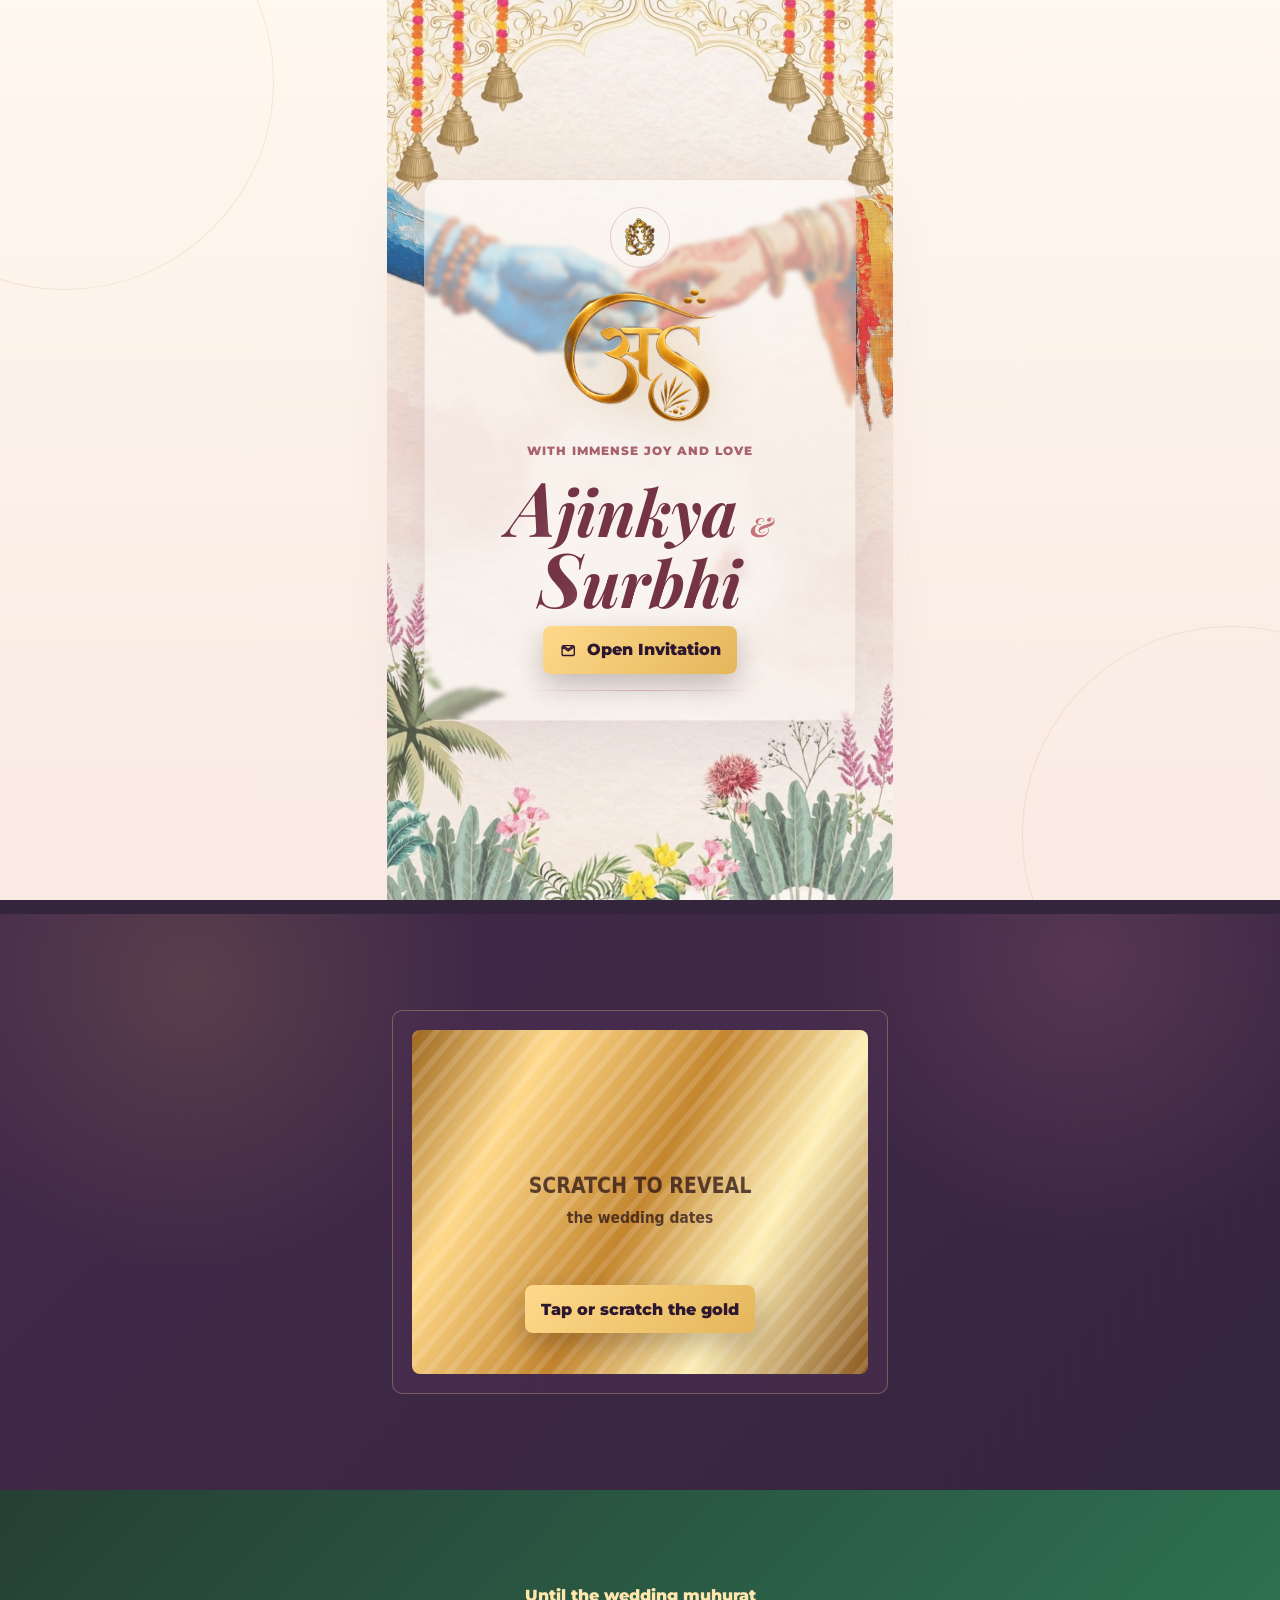
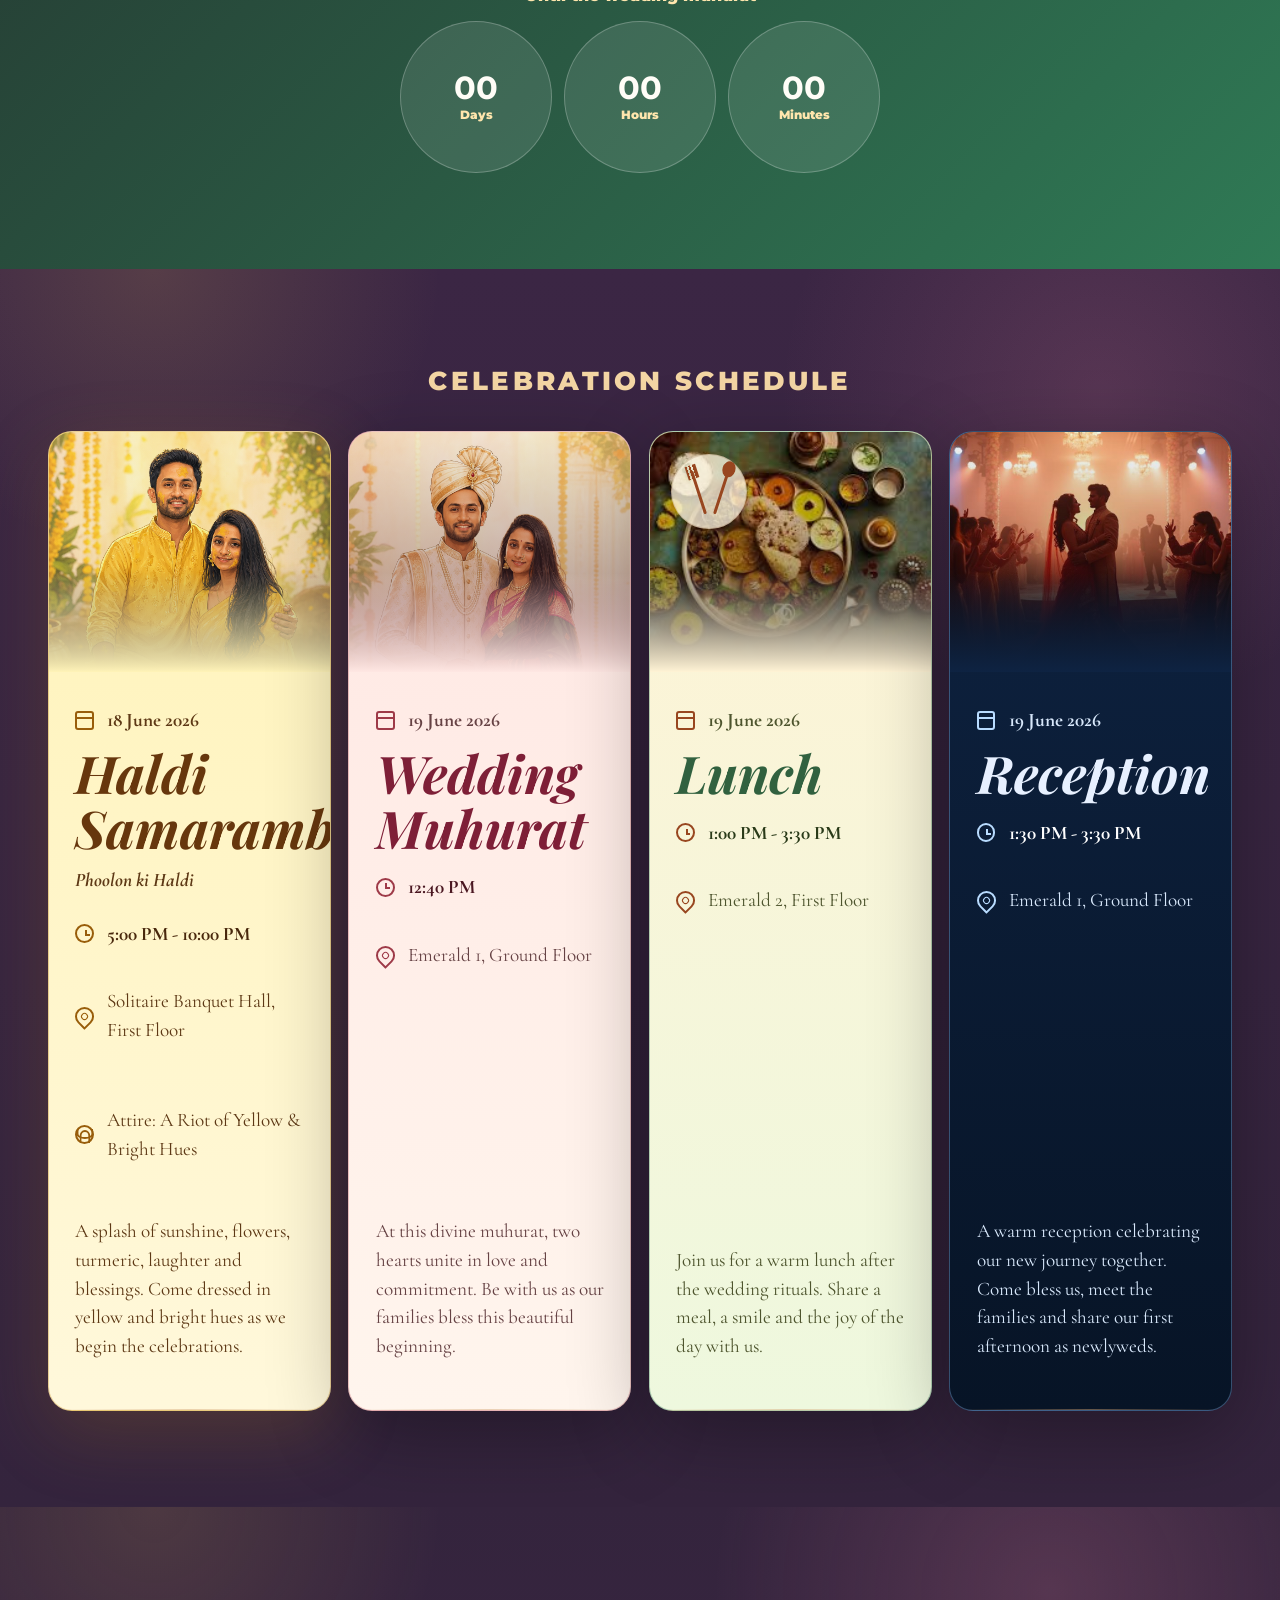
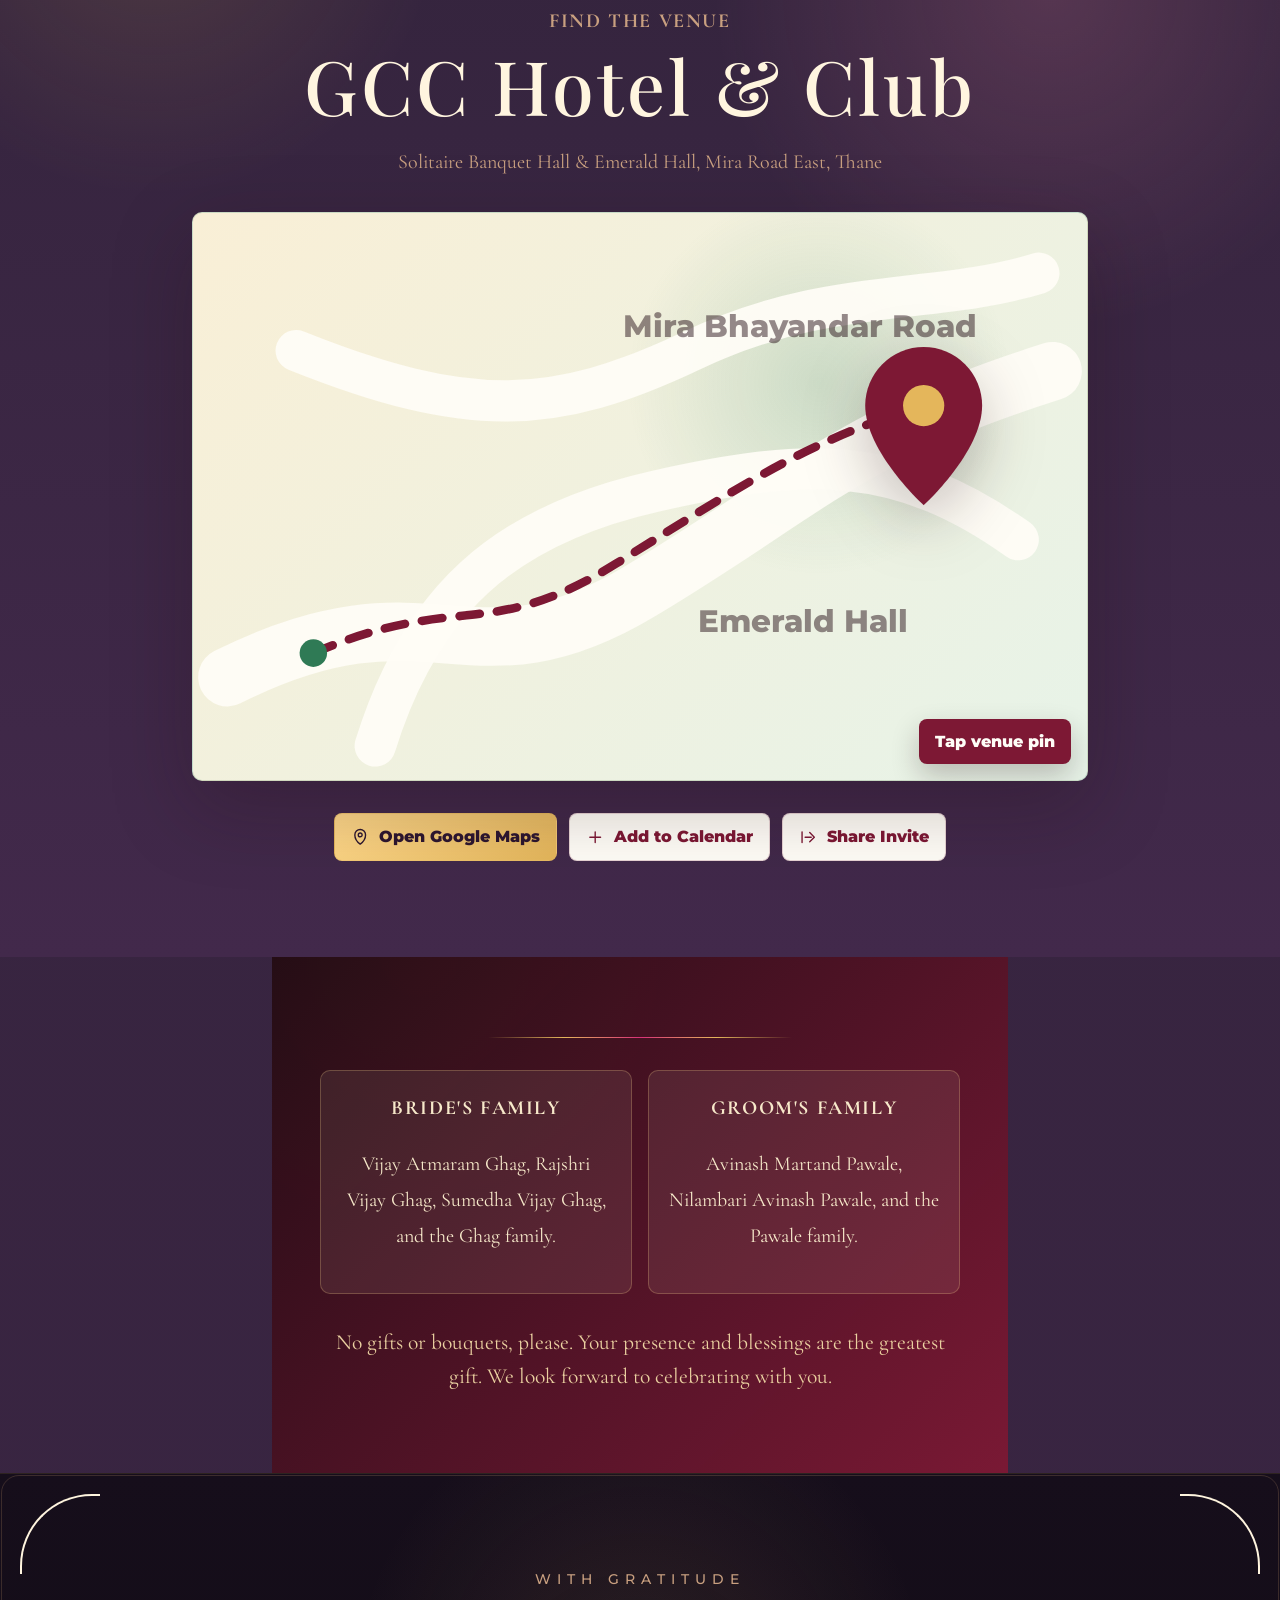
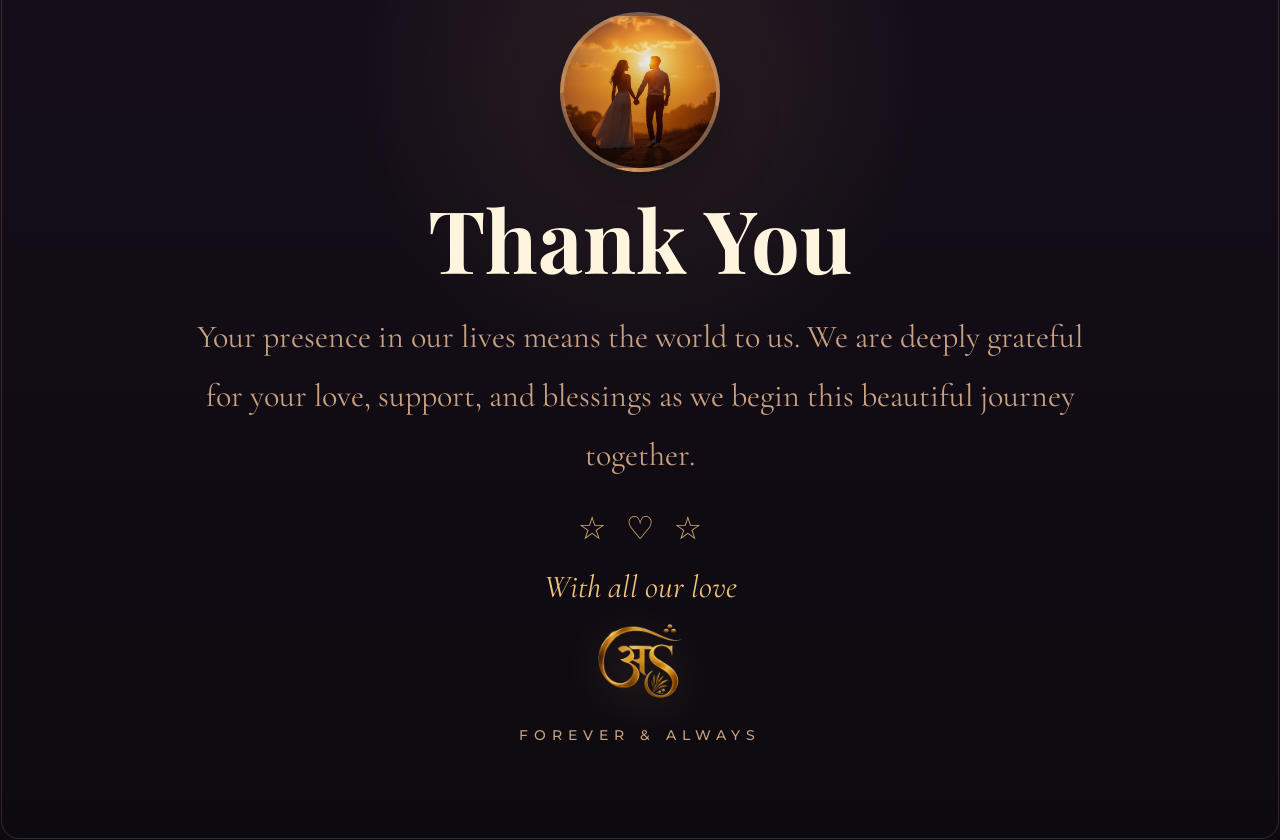
==== dhaga-full.html @ e9481e2c "Add Dhaga invite variants and phera PDF" ====
<!doctype html>
<html lang="en">
  <head>
    <meta charset="utf-8" />
    <meta name="viewport" content="width=device-width, initial-scale=1" />
    <meta name="theme-color" content="#220b12" />
    <meta
      name="description"
      content="Wedding invitation for Ajinkya Pawale and Surbhi Ghag, 18 and 19 June 2026 at GCC Hotel and Club, Mira Road East, Thane."
    />
    <title>Ajinkya & Surbhi | Wedding Invitation - Dhaga Dhaga</title>
    <link rel="preconnect" href="https://fonts.googleapis.com" />
    <link rel="preconnect" href="https://fonts.gstatic.com" crossorigin />
    <link href="https://fonts.googleapis.com/css2?family=Cormorant+Garamond:wght@400;500;600&family=Great+Vibes&family=Montserrat:wght@400;500;600;700&family=Noto+Serif+Devanagari:wght@400;500;600;700&family=Playfair+Display:wght@500;600;700&display=swap" rel="stylesheet" />
    <link rel="stylesheet" href="styles.css" />
  </head>
  <body>
    <div class="petal-field" aria-hidden="true">
      <span></span><span></span><span></span><span></span><span></span><span></span><span></span>
    </div>

    <main id="invite" class="invite-shell" data-lang="en" data-song-src="assets/dhaga-dhaga.mp3" data-song-start="29">
      <section class="cover" aria-label="Invitation cover">
        <div class="toran" aria-hidden="true"></div>
        <div class="cover-panel">
          <div class="couple-logo" aria-label="Ajinkya and Surbhi logo"><img src="assets/as-logo-clean.png" alt="A and S" /></div>
          <div class="ganpati-mark" aria-hidden="true"><img src="assets/ganpati-clean.png" alt="" /></div>
          <p class="kicker">
            <span data-en>With immense joy and love</span>
            <span data-mr>आनंदाने व प्रेमाने</span>
          </p>
          <h1>
            <span>Ajinkya</span>
            <i>&</i>
            <span>Surbhi</span>
          </h1>
          <button class="open-button" type="button" id="openInvite">
            <svg viewBox="0 0 24 24" aria-hidden="true">
              <path d="M4 7.5 12 13l8-5.5v9A2.5 2.5 0 0 1 17.5 19h-11A2.5 2.5 0 0 1 4 16.5v-9Z" />
              <path d="M5 6h14l-7 5L5 6Z" />
            </svg>
            <span data-en>Open Invitation</span>
            <span data-mr>आमंत्रण उघडा</span>
          </button>
        </div>
      </section>

      <nav class="topbar" aria-label="Invitation controls">
        <button class="icon-button" type="button" id="soundToggle" aria-label="Toggle ceremonial sound">
          <svg viewBox="0 0 24 24" aria-hidden="true">
            <path d="M4 9v6h4l5 4V5L8 9H4Z" />
            <path d="M16 8.5a5 5 0 0 1 0 7" />
          </svg>
        </button>
        <div class="lang-switch" aria-label="Language">
          <button type="button" class="active" data-set-lang="en">EN</button>
          <button type="button" data-set-lang="mr">मराठी</button>
        </div>
      </nav>

      <section class="hero reveal">
        <div class="hero-art wedding-art awaiting-art" aria-label="Photo-inspired wedding artwork placeholder">
          <div class="moon" aria-hidden="true"></div>
          <div class="mandap-lines" aria-hidden="true"></div>
          <div class="photo-aura traditional-aura" aria-hidden="true"></div>
          <div class="hero-monogram" aria-hidden="true"><img src="assets/as-logo-clean.png" alt="" /></div>
        </div>
        <div class="hero-copy">
          <p class="kicker">
            <span data-en>From two different paths to one shared story</span>
            <span data-mr>दोन वेगळ्या वाटा, एक सुंदर कथा</span>
          </p>
          <h2 class="couple-name">
            <span data-en>Ajinkya & Surbhi</span>
            <span data-mr>अजिंक्य आणि सुरभी</span>
          </h2>
          <p>
            <span data-en>Two families, two joyful days, and one beautiful beginning. We would love to celebrate with you.</span>
            <span data-mr>दोन कुटुंबे, दोन आनंदाचे दिवस आणि एका सुंदर प्रवासाची सुरुवात. आपल्या उपस्थितीने हा सोहळा अधिक मंगलमय होईल.</span>
          </p>
        </div>
      </section>

      <section class="scratch-section reveal" aria-label="Reveal the wedding dates">
        <div class="scratch-card" id="scratchCard">
          <div class="scratch-content">
            <p class="kicker">
              <span data-en>Dates revealed</span>
              <span data-mr>शुभ दिनांक</span>
            </p>
            <div class="revealed-date">
              <span>18</span>
              <i>&</i>
              <span>19</span>
            </div>
            <p>
              <span data-en>June 2026</span>
              <span data-mr>जून २०२६</span>
            </p>
          </div>
          <canvas class="scratch-canvas" id="scratchCanvas" width="720" height="460" aria-label="Scratch golden layer to reveal dates"></canvas>
          <button type="button" id="scratchButton">
            <span data-en>Tap or scratch the gold</span>
            <span data-mr>सोनरी थर स्क्रॅच करा</span>
          </button>
        </div>
      </section>

      <section class="countdown-band reveal" aria-label="Countdown">
        <p>
          <span data-en>Until the wedding muhurat</span>
          <span data-mr>विवाह मुहूर्तापर्यंत</span>
        </p>
        <div class="countdown" id="countdown">
          <span><strong>--</strong><small data-en>Days</small><small data-mr>दिवस</small></span>
          <span><strong>--</strong><small data-en>Hours</small><small data-mr>तास</small></span>
          <span><strong>--</strong><small data-en>Minutes</small><small data-mr>मिनिटे</small></span>
        </div>
      </section>

      <section class="events reveal" aria-label="Wedding events">
        <div class="section-heading">
          <p class="kicker">
            <span data-en>Celebration Schedule</span>
            <span data-mr>समारंभाचे वेळापत्रक</span>
          </p>
        </div>

        <div class="event-timeline">
          <article class="event-card haldi-card" style="--event-image: var(--haldi-image)">
            <div class="event-image" aria-hidden="true"></div>
            <div class="event-meta">
              <span class="meta-icon calendar-icon"></span>
              <p class="event-date"><span data-en>18 June 2026</span><span data-mr>१८ जून २०२६</span></p>
            </div>
            <h3>
              <span data-en>Haldi Samarambh</span>
              <span data-mr>हळदी समारंभ</span>
            </h3>
            <p class="event-subtitle">
              <span data-en>Phoolon ki Haldi</span>
              <span data-mr>फुलांची हळद</span>
            </p>
            <div class="event-meta"><span class="meta-icon time-icon"></span><strong><span data-en>5:00 PM - 10:00 PM</span><span data-mr>सायंकाळी ५:०० ते रात्री १०:००</span></strong></div>
            <div class="event-meta"><span class="meta-icon location-icon"></span><p><span data-en>Solitaire Banquet Hall, First Floor</span><span data-mr>सॉलिटेअर बँक्वेट हॉल, पहिला मजला</span></p></div>
            <div class="event-meta"><span class="meta-icon attire-icon"></span><p><span data-en>Attire: A Riot of Yellow & Bright Hues</span><span data-mr>पेहराव: पिवळ्या आणि उजळ रंगांचा</span></p></div>
            <p class="event-note">
              <span data-en>A splash of sunshine, flowers, turmeric, laughter and blessings. Come dressed in yellow and bright hues as we begin the celebrations.</span>
              <span data-mr>हळदीच्या सोनेरी रंगात फुले, हास्य आणि आशीर्वादांनी भरलेला आनंदी सोहळा. पिवळ्या किंवा उजळ रंगांच्या पेहरावात येऊन हा आनंद साजरा करा.</span>
            </p>
          </article>

          <article class="event-card wedding-card" style="--event-image: var(--wedding-image)">
            <div class="event-image" aria-hidden="true"></div>
            <div class="event-meta">
              <span class="meta-icon calendar-icon"></span>
              <p class="event-date"><span data-en>19 June 2026</span><span data-mr>१९ जून २०२६</span></p>
            </div>
            <h3>
              <span data-en>Wedding Muhurat</span>
              <span data-mr>विवाह मुहूर्त</span>
            </h3>
            <div class="event-meta"><span class="meta-icon time-icon"></span><strong><span data-en>12:40 PM</span><span data-mr>दुपारी १२:४०</span></strong></div>
            <div class="event-meta"><span class="meta-icon location-icon"></span><p><span data-en>Emerald 1, Ground Floor</span><span data-mr>एमराल्ड १, तळमजला</span></p></div>
            <p class="event-note">
              <span data-en>At this divine muhurat, two hearts unite in love and commitment. Be with us as our families bless this beautiful beginning.</span>
              <span data-mr>या शुभ मुहूर्तावर दोन मने प्रेमाच्या सुंदर बंधात एकत्र येतात. आपल्या आशीर्वादांसह या नव्या सुरुवातीचे साक्षीदार व्हा.</span>
            </p>
          </article>

          <article class="event-card lunch-card" style="--event-image: var(--lunch-image)">
            <div class="event-image" aria-hidden="true"></div>
            <div class="cutlery-badge" aria-hidden="true">
              <span class="fork-icon"></span>
              <span class="spoon-icon"></span>
            </div>
            <div class="event-meta">
              <span class="meta-icon calendar-icon"></span>
              <p class="event-date"><span data-en>19 June 2026</span><span data-mr>१९ जून २०२६</span></p>
            </div>
            <h3>
              <span data-en>Lunch</span>
              <span data-mr>स्नेहभोजन</span>
            </h3>
            <div class="event-meta"><span class="meta-icon time-icon"></span><strong><span data-en>1:00 PM - 3:30 PM</span><span data-mr>दुपारी १:०० ते ३:३०</span></strong></div>
            <div class="event-meta"><span class="meta-icon location-icon"></span><p><span data-en>Emerald 2, First Floor</span><span data-mr>एमराल्ड २, पहिला मजला</span></p></div>
            <p class="event-note">
              <span data-en>Join us for a warm lunch after the wedding rituals. Share a meal, a smile and the joy of the day with us.</span>
              <span data-mr>विवाह विधीनंतर स्नेहभोजनासाठी अवश्य या. आपल्या उपस्थितीने हा आनंदाचा क्षण अधिक सुंदर होईल.</span>
            </p>
          </article>

          <article class="event-card reception-card" style="--event-image: var(--reception-image)">
            <div class="event-image" aria-hidden="true"></div>
            <div class="event-meta">
              <span class="meta-icon calendar-icon"></span>
              <p class="event-date"><span data-en>19 June 2026</span><span data-mr>१९ जून २०२६</span></p>
            </div>
            <h3>
              <span data-en>Reception</span>
              <span data-mr>स्वागत समारंभ</span>
            </h3>
            <div class="event-meta"><span class="meta-icon time-icon"></span><strong><span data-en>1:30 PM - 3:30 PM</span><span data-mr>दुपारी १:३० ते ३:३०</span></strong></div>
            <div class="event-meta"><span class="meta-icon location-icon"></span><p><span data-en>Emerald 1, Ground Floor</span><span data-mr>एमराल्ड १, तळमजला</span></p></div>
            <p class="event-note">
              <span data-en>A warm reception celebrating our new journey together. Come bless us, meet the families and share our first afternoon as newlyweds.</span>
              <span data-mr>नव्या प्रवासाच्या आनंदासाठी आपले मनःपूर्वक स्वागत. आपली उपस्थिती आणि आशीर्वाद हा दिवस अधिक खास करतील.</span>
            </p>
          </article>
        </div>
      </section>

      <section class="map-section reveal" aria-label="Venue map">
        <div class="map-copy">
          <p class="kicker">
            <span data-en>Find the venue</span>
            <span data-mr>स्थळाचा नकाशा</span>
          </p>
          <h2>GCC Hotel & Club</h2>
          <p><span data-en>Solitaire Banquet Hall &amp; Emerald Hall, Mira Road East, Thane</span><span data-mr>सॉलिटेअर बँक्वेट हॉल आणि एमराल्ड हॉल, मिरा रोड पूर्व, ठाणे</span></p>
        </div>

        <div class="interactive-map" id="venueMap">
          <svg viewBox="0 0 520 330" aria-hidden="true">
            <path class="road wide" d="M20 270 C140 210 160 280 260 220 S380 130 500 92" />
            <path class="road" d="M60 80 C160 120 210 118 290 80 S430 54 492 35" />
            <path class="road" d="M106 310 C132 226 180 182 268 162 S410 140 480 190" />
            <path class="route" d="M70 256 C154 220 172 250 246 204 S358 132 425 112" />
            <circle class="route-dot start" cx="70" cy="256" r="8" />
            <g class="pin" transform="translate(425 112)">
              <path d="M0 58s34-31 34-58A34 34 0 0 0-34 0c0 27 34 58 34 58Z" />
              <circle cx="0" cy="0" r="12" />
            </g>
            <text x="250" y="72">Mira Bhayandar Road</text>
            <text x="294" y="244">Emerald Hall</text>
          </svg>
          <button class="map-pin-button" type="button" id="mapPinButton">
            <span data-en>Tap venue pin</span>
            <span data-mr>स्थळ पिन पहा</span>
          </button>
          <div class="map-popover" id="mapPopover">
            <strong>GCC Hotel & Club</strong>
            <span><span data-en>Emerald 1: Wedding + Reception</span><span data-mr>एमराल्ड १: विवाह आणि स्वागत समारंभ</span></span>
            <span><span data-en>Emerald 2: Lunch</span><span data-mr>एमराल्ड २: स्नेहभोजन</span></span>
            <span><span data-en>Solitaire Banquet Hall: Haldi</span><span data-mr>सॉलिटेअर बँक्वेट हॉल: हळदी समारंभ</span></span>
          </div>
        </div>

        <div class="actions">
          <a class="action-button primary" href="https://maps.app.goo.gl/UwAvyfMiaUZUnqjW8" target="_blank" rel="noreferrer">
            <svg viewBox="0 0 24 24" aria-hidden="true">
              <path d="M12 21s7-5.2 7-12a7 7 0 1 0-14 0c0 6.8 7 12 7 12Z" />
              <path d="M12 11.5a2.5 2.5 0 1 0 0-5 2.5 2.5 0 0 0 0 5Z" />
            </svg>
            <span data-en>Open Google Maps</span>
            <span data-mr>Google Maps उघडा</span>
          </a>
          <a class="action-button" href="https://calendar.google.com/calendar/render?action=TEMPLATE&text=Ajinkya%20%26%20Surbhi%20Wedding&dates=20260618T113000Z/20260619T100000Z&details=Haldi%20on%2018%20June%202026%20from%205%3A00%20PM%20to%2010%3A00%20PM.%20Wedding%20muhurat%20on%2019%20June%202026%20at%2012%3A40%20PM%2C%20Reception%201%3A30%20PM%20to%203%3A30%20PM%2C%20Lunch%201%3A00%20PM%20to%203%3A30%20PM.&location=GCC%20Hotel%20%26%20Club%2C%20Solitaire%20Banquet%20Hall%20%26%20Emerald%20Hall%2C%20Mira%20Road%20East%2C%20Thane" target="_blank" rel="noreferrer">
            <svg viewBox="0 0 24 24" aria-hidden="true">
              <path d="M12 5v14M5 12h14" />
            </svg>
            <span data-en>Add to Calendar</span>
            <span data-mr>कॅलेंडरमध्ये जोडा</span>
          </a>
          <button class="action-button" type="button" id="shareInvite">
            <svg viewBox="0 0 24 24" aria-hidden="true">
              <path d="M8 12h8M14 6l6 6-6 6M4 5v14" />
            </svg>
            <span data-en>Share Invite</span>
            <span data-mr>आमंत्रण शेअर करा</span>
          </button>
        </div>
      </section>

      <section class="families reveal" aria-label="Family invitation">
        <div class="ornament" aria-hidden="true"></div>
        <div class="family-grid">
          <article>
            <p class="kicker">
              <span data-en>Bride's Family</span>
              <span data-mr>वधू पक्ष</span>
            </p>
            <p>
              <span data-en>Vijay Atmaram Ghag, Rajshri Vijay Ghag, Sumedha Vijay Ghag, and the Ghag family.</span>
              <span data-mr>विजय आत्माराम घाग, राजश्री विजय घाग, सुमेधा विजय घाग आणि घाग परिवार.</span>
            </p>
          </article>
          <article>
            <p class="kicker">
              <span data-en>Groom's Family</span>
              <span data-mr>वर पक्ष</span>
            </p>
            <p>
              <span data-en>Avinash Martand Pawale, Nilambari Avinash Pawale, and the Pawale family.</span>
              <span data-mr>अविनाश मार्तंड पवळे, नीलांबरी अविनाश पवळे आणि पवळे परिवार.</span>
            </p>
          </article>
        </div>
        <p class="gift-line">
          <span data-en>No gifts or bouquets, please. Your presence and blessings are the greatest gift. We look forward to celebrating with you.</span>
          <span data-mr>कृपया भेटवस्तू किंवा पुष्पगुच्छ आणू नयेत. आपली उपस्थिती आणि आशीर्वाद हेच आमच्यासाठी सर्वात मोठे आहेर आहेत. आपण आमच्यासोबत हा आनंद साजरा कराल, याची आम्ही आतुरतेने वाट पाहत आहोत.</span>
        </p>
      </section>

      <section class="thank-you reveal" aria-label="Thank you">
        <div class="corner corner-left" aria-hidden="true"></div>
        <div class="corner corner-right" aria-hidden="true"></div>
        <p class="gratitude-label">
          <span data-en>With Gratitude</span>
          <span data-mr>कृतज्ञतापूर्वक</span>
        </p>
        <div class="thank-you-photo" aria-hidden="true"></div>
        <h2>
          <span data-en>Thank You</span>
          <span data-mr>मनःपूर्वक धन्यवाद</span>
        </h2>
        <p>
          <span data-en>Your presence in our lives means the world to us. We are deeply grateful for your love, support, and blessings as we begin this beautiful journey together.</span>
          <span data-mr>आपले प्रेम, साथ आणि आशीर्वाद आमच्यासाठी अमूल्य आहेत. या सुंदर प्रवासाच्या सुरुवातीला आपण आमच्यासोबत आहात, यासाठी मनःपूर्वक धन्यवाद.</span>
        </p>
        <div class="thank-you-icons" aria-hidden="true"><span>☆</span><span>♡</span><span>☆</span></div>
        <p class="signature">
          <span data-en>With all our love</span>
          <span data-mr>आपल्या प्रेमासह</span>
        </p>
        <div class="signature-logo" aria-hidden="true"><img src="assets/as-logo-clean.png" alt="" /></div>
        <p class="forever">
          <span data-en>Forever & Always</span>
          <span data-mr>सदैव सोबत</span>
        </p>
      </section>
    </main>

    <script src="app.js"></script>
  </body>
</html>
---- styles.css ----
:root {
  --night: #2d1730;
  --plum-night: #28172d;
  --card-night: #0d0a0f;
  --night-soft: #442044;
  --maroon: #7d1834;
  --pink: #d83178;
  --haldi: #f1bd35;
  --gold: #e4b65b;
  --ivory: #fff5df;
  --paper: #fff9eb;
  --leaf: #2f7a55;
  --ink: #2b1618;
  --muted: #8f7676;
  --white: #fffdf7;
  --shadow: 0 26px 80px rgba(34, 11, 18, 0.26);
  --haldi-image:
    linear-gradient(to top, #0d0a0f 0%, rgba(13, 10, 15, 0.32) 20%, rgba(13, 10, 15, 0.04) 44%, rgba(13, 10, 15, 0.02) 100%),
    url("assets/a-s-haldi.png");
  --wedding-image:
    linear-gradient(to top, rgba(80, 24, 34, 0.78) 0%, rgba(80, 24, 34, 0.34) 38%, rgba(80, 24, 34, 0.06) 100%),
    url("assets/a-s-hero.png");
  --lunch-image:
    linear-gradient(to top, #0d0a0f 0%, rgba(13, 10, 15, 0.22) 46%, rgba(13, 10, 15, 0.02) 100%),
    url("assets/lunch.jpeg");
  --reception-image:
    linear-gradient(to top, #0d0a0f 0%, rgba(13, 10, 15, 0.22) 48%, rgba(13, 10, 15, 0.03) 100%),
    url("assets/a-s-reception.png");
  font-family: Montserrat, "Avenir Next", Inter, ui-sans-serif, system-ui, -apple-system, BlinkMacSystemFont, "Segoe UI", sans-serif;
}

* {
  box-sizing: border-box;
}

html {
  scroll-behavior: smooth;
}

body {
  margin: 0;
  color: var(--ivory);
  background:
    radial-gradient(circle at 13% 8%, rgba(190, 102, 143, 0.22), transparent 22rem),
    radial-gradient(circle at 85% 5%, rgba(228, 182, 91, 0.18), transparent 24rem),
    linear-gradient(180deg, #3f2848, #35243d 42%, #3a2543 100%);
  overflow-x: hidden;
}

button,
a {
  -webkit-tap-highlight-color: transparent;
}

button {
  font: inherit;
}

svg {
  width: 1.15rem;
  height: 1.15rem;
  fill: none;
  stroke: currentColor;
  stroke-linecap: round;
  stroke-linejoin: round;
  stroke-width: 1.8;
}

[data-lang="mr"] [data-en],
[data-lang="en"] [data-mr] {
  display: none;
}

[data-mr] {
  font-family: "Noto Serif Devanagari", "Kohinoor Devanagari", "Nirmala UI", serif;
  letter-spacing: 0;
}

.invite-shell {
  position: relative;
  min-height: 100vh;
}

.petal-field {
  position: fixed;
  inset: 0;
  pointer-events: none;
  z-index: 5;
  overflow: hidden;
}

.petal-field span {
  position: absolute;
  top: -3rem;
  width: 0.62rem;
  height: 1rem;
  border-radius: 60% 10% 60% 10%;
  background: linear-gradient(160deg, #dc3f75, #f1bd35);
  opacity: 0.28;
  animation: petal-fall 12s linear infinite;
}

.petal-field span:nth-child(1) { left: 8%; animation-delay: 0s; }
.petal-field span:nth-child(2) { left: 21%; animation-delay: 2s; transform: scale(0.8); }
.petal-field span:nth-child(3) { left: 38%; animation-delay: 4s; }
.petal-field span:nth-child(4) { left: 57%; animation-delay: 1s; transform: scale(1.18); }
.petal-field span:nth-child(5) { left: 74%; animation-delay: 5s; }
.petal-field span:nth-child(6) { left: 88%; animation-delay: 3s; transform: scale(0.72); }
.petal-field span:nth-child(7) { left: 96%; animation-delay: 7s; }

body.opening-sequence .petal-field {
  z-index: 24;
}

body.opening-sequence .petal-field span {
  opacity: 0.82;
  animation-duration: 3.6s;
  animation-name: petal-fall, petal-twinkle;
  animation-timing-function: cubic-bezier(0.18, 0.74, 0.32, 1), ease-in-out;
  animation-iteration-count: infinite, infinite;
}

@keyframes petal-fall {
  0% { translate: 0 -2rem; rotate: 0deg; }
  100% { translate: -4rem 110vh; rotate: 540deg; }
}

@keyframes petal-twinkle {
  0%, 100% { filter: drop-shadow(0 0 0 rgba(255, 217, 139, 0)); }
  45% { filter: drop-shadow(0 0 12px rgba(255, 217, 139, 0.7)); }
}

.cover {
  position: fixed;
  inset: 0;
  z-index: 20;
  display: grid;
  place-items: center;
  padding: 1.2rem;
  overflow: hidden;
  color: #6c3446;
  background:
    linear-gradient(180deg, rgba(255, 250, 241, 0.1), rgba(255, 239, 229, 0.2)),
    url("assets/entry-page-format.jpeg") center top / auto 100% no-repeat,
    linear-gradient(180deg, #fff8ee, #f8e9e3);
  transition: opacity 700ms ease, visibility 700ms ease, transform 700ms ease;
}

.cover::before,
.cover::after {
  content: "";
  position: absolute;
  width: 26rem;
  height: 26rem;
  border: 1px solid rgba(197, 137, 83, 0.16);
  border-radius: 50%;
  transform: rotate(24deg);
}

.cover::before {
  top: -8rem;
  left: -9rem;
}

.cover::after {
  right: -10rem;
  bottom: -9rem;
}

.invite-open .cover {
  opacity: 0;
  visibility: hidden;
  transform: scale(1.04);
}

.toran {
  position: absolute;
  top: 0;
  left: 50%;
  width: min(34rem, 100vw);
  height: 4.5rem;
  transform: translateX(-50%);
  background:
    radial-gradient(circle at 8% 18%, var(--leaf) 0 0.8rem, transparent 0.85rem),
    radial-gradient(circle at 18% 44%, var(--haldi) 0 0.55rem, transparent 0.6rem),
    radial-gradient(circle at 28% 18%, var(--leaf) 0 0.8rem, transparent 0.85rem),
    radial-gradient(circle at 38% 44%, var(--haldi) 0 0.55rem, transparent 0.6rem),
    radial-gradient(circle at 48% 18%, var(--leaf) 0 0.8rem, transparent 0.85rem),
    radial-gradient(circle at 58% 44%, var(--haldi) 0 0.55rem, transparent 0.6rem),
    radial-gradient(circle at 68% 18%, var(--leaf) 0 0.8rem, transparent 0.85rem),
    radial-gradient(circle at 78% 44%, var(--haldi) 0 0.55rem, transparent 0.6rem),
    radial-gradient(circle at 88% 18%, var(--leaf) 0 0.8rem, transparent 0.85rem);
  display: none;
}

.cover-panel {
  position: relative;
  z-index: 1;
  width: min(100%, 27rem);
  min-height: 32rem;
  display: grid;
  align-content: center;
  justify-items: center;
  gap: 0.85rem;
  padding: 1.65rem 1.3rem;
  text-align: center;
  border: 1px solid rgba(215, 148, 146, 0.2);
  border-radius: 14px;
  background:
    linear-gradient(180deg, rgba(255, 255, 255, 0.52), rgba(255, 248, 242, 0.26));
  box-shadow: 0 22px 80px rgba(111, 71, 79, 0.14);
  backdrop-filter: blur(2px);
  overflow: hidden;
}

.cover-panel::after {
  content: "";
  position: absolute;
  inset: -30% -70%;
  z-index: -1;
  background: linear-gradient(115deg, transparent 35%, rgba(255, 217, 139, 0.26) 48%, transparent 61%);
  transform: translateX(-42%) rotate(6deg);
  opacity: 0;
}

.opening-sequence .cover-panel::after {
  animation: opening-sheen 950ms ease forwards;
}

.couple-logo,
.hero-monogram {
  display: grid;
  place-items: center;
}

.couple-logo {
  order: -1;
}

.couple-logo img {
  width: min(10.5rem, 50vw);
  height: auto;
  object-fit: contain;
  mix-blend-mode: normal;
  filter: drop-shadow(0 14px 24px rgba(111, 71, 79, 0.18)) drop-shadow(0 0 16px rgba(224, 170, 62, 0.24));
}

.couple-logo img,
.hero-monogram img,
.signature-logo img {
  object-fit: contain;
}

.hero-monogram img,
.signature-logo img {
  width: min(5.8rem, 28vw);
  height: auto;
  opacity: 0.92;
  mix-blend-mode: normal;
  filter: drop-shadow(0 12px 24px rgba(240, 194, 123, 0.22));
}

.couple-logo::after {
  content: none;
}

.cover-panel::before {
  content: "";
  order: 1;
  display: block;
  width: 58%;
  height: 1px;
  margin: 0.15rem auto;
  background: linear-gradient(90deg, transparent, rgba(196, 116, 123, 0.5), transparent);
}

.opening-sequence .couple-logo {
  animation: monogram-glow 950ms ease both;
}

.ganpati-mark {
  order: -2;
  display: grid;
  place-items: center;
  width: 3.8rem;
  height: 3.8rem;
  border: 1px solid rgba(196, 116, 123, 0.34);
  border-radius: 50%;
  color: #b77748;
  font-family: Georgia, serif;
  font-size: 1.45rem;
  line-height: 1;
}

.ganpati-mark img {
  width: 2.35rem;
  height: 2.35rem;
  object-fit: contain;
}

.kicker {
  margin: 0;
  color: #a96270;
  font-size: 0.78rem;
  font-weight: 850;
  letter-spacing: 0.08em;
  text-transform: uppercase;
}

.cover h1 {
  margin: 0;
  display: flex;
  flex-wrap: wrap;
  align-items: baseline;
  justify-content: center;
  column-gap: clamp(0.35rem, 2vw, 0.75rem);
  row-gap: 0.08rem;
  font-family: "Playfair Display", "Cormorant Garamond", Georgia, "Times New Roman", serif;
  font-size: clamp(2.05rem, 9vw, 4rem);
  font-style: italic;
  font-weight: 700;
  line-height: 0.92;
  color: #743446;
  text-shadow: 0 12px 32px rgba(255, 255, 255, 0.55);
}

.cover h1 span {
  text-transform: capitalize;
}

.cover h1 span::first-letter {
  font-size: 1.18em;
  text-transform: uppercase;
}

.cover h1 i {
  color: #c4747b;
  font-size: 0.42em;
  font-style: italic;
}

.cover-date {
  margin: 0;
  color: #fff7df;
  font-size: 1rem;
}

.open-button,
.action-button,
.scratch-card button,
.map-pin-button {
  min-height: 3rem;
  display: inline-flex;
  align-items: center;
  justify-content: center;
  gap: 0.55rem;
  border: 0;
  border-radius: 8px;
  padding: 0.82rem 1rem;
  color: var(--night);
  background: linear-gradient(135deg, #ffd98b, #e4b65b);
  font-weight: 850;
  text-decoration: none;
  cursor: pointer;
  box-shadow: 0 12px 28px rgba(34, 11, 18, 0.24);
}

.topbar {
  position: sticky;
  top: 0;
  z-index: 15;
  display: flex;
  align-items: center;
  justify-content: space-between;
  gap: 1rem;
  padding: 0.75rem;
  background: rgba(255, 253, 247, 0.9);
  border-bottom: 1px solid rgba(125, 24, 52, 0.12);
  backdrop-filter: blur(14px);
}

.page-link {
  min-height: 2.35rem;
  display: inline-flex;
  align-items: center;
  justify-content: center;
  padding: 0.5rem 0.8rem;
  border: 1px solid rgba(125, 24, 52, 0.16);
  border-radius: 8px;
  color: var(--maroon);
  background: var(--white);
  font-size: 0.84rem;
  font-weight: 850;
  text-decoration: none;
}

.icon-button {
  position: relative;
  width: 2.6rem;
  height: 2.6rem;
  display: grid;
  place-items: center;
  border: 1px solid rgba(125, 24, 52, 0.18);
  border-radius: 8px;
  color: var(--maroon);
  background: var(--white);
  cursor: pointer;
}

.icon-button.is-muted::after {
  content: "";
  position: absolute;
  width: 1.6rem;
  height: 0.1rem;
  background: var(--maroon);
  transform: rotate(-38deg);
}

.lang-switch {
  display: grid;
  grid-template-columns: 1fr 1fr;
  gap: 0.25rem;
  padding: 0.2rem;
  border: 1px solid rgba(125, 24, 52, 0.14);
  border-radius: 8px;
  background: #fff0d0;
}

.lang-switch button {
  min-width: 4rem;
  min-height: 2.15rem;
  border: 0;
  border-radius: 6px;
  color: var(--maroon);
  background: transparent;
  font-size: 0.86rem;
  font-weight: 850;
  cursor: pointer;
}

.lang-switch button.active {
  color: var(--white);
  background: var(--maroon);
}

section {
  padding: clamp(3.5rem, 9vw, 6rem) clamp(1rem, 4vw, 3rem);
}

.hero {
  min-height: 94vh;
  display: grid;
  align-items: center;
  gap: 2rem;
  padding-top: 2rem;
  background:
    radial-gradient(circle at 82% 12%, rgba(216, 123, 153, 0.22), transparent 20rem),
    radial-gradient(circle at 8% 16%, rgba(228, 182, 91, 0.14), transparent 19rem),
    linear-gradient(180deg, #42294b 0%, #34243c 100%);
}

.hero-art {
  position: relative;
  width: min(100%, 29rem);
  aspect-ratio: 4 / 5;
  margin: 0 auto;
  border: 1px solid rgba(228, 182, 91, 0.35);
  border-radius: 10px;
  overflow: hidden;
  background:
    linear-gradient(to top, rgba(13, 10, 15, 0.95), rgba(13, 10, 15, 0.34), rgba(13, 10, 15, 0.18)),
    url("assets/main-couple.jpg") center 18% / cover,
    radial-gradient(circle at 50% 16%, rgba(255, 217, 139, 0.32), transparent 8rem),
    linear-gradient(180deg, #1b0810 0%, #3b1320 60%, #702540 100%);
  box-shadow: var(--shadow);
}

.invite-open .hero-art {
  animation: couple-reel-entry 1050ms cubic-bezier(0.18, 0.84, 0.28, 1) both;
}

.invite-open .hero-copy {
  animation: hero-copy-fade 900ms ease 260ms both;
}

.invite-open .hero-monogram {
  animation: hero-monogram-glow 1400ms ease 250ms both;
}

.photo-aura {
  position: absolute;
  inset: 0;
  background:
    radial-gradient(circle at 50% 28%, rgba(255, 217, 139, 0.34), transparent 9rem),
    linear-gradient(180deg, rgba(34, 11, 18, 0.05), rgba(34, 11, 18, 0.82));
  z-index: 1;
}

.hero-monogram {
  position: absolute;
  left: 50%;
  bottom: 2.2rem;
  z-index: 3;
  transform: translateX(-50%);
}

.awaiting-art::before {
  border-color: rgba(240, 194, 123, 0.38);
}

.character {
  position: absolute;
  bottom: 0;
  transform-origin: 50% 90%;
  animation: gentle-sway 4.6s ease-in-out infinite;
}

.groom-character {
  left: 8%;
  width: 43%;
  height: 88%;
}

.bride-character {
  right: 6%;
  width: 48%;
  height: 86%;
  animation-delay: -1s;
}

.face-photo {
  position: absolute;
  z-index: 5;
  top: 11%;
  width: 34%;
  aspect-ratio: 1;
  border: 3px solid rgba(255, 217, 139, 0.95);
  border-radius: 50%;
  background-image: url("assets/couple-selfie.jpeg");
  background-repeat: no-repeat;
  box-shadow: 0 8px 22px rgba(0, 0, 0, 0.28);
}

.groom-face {
  left: 34%;
  background-size: 330%;
  background-position: 83% 31%;
}

.bride-face {
  left: 28%;
  background-size: 340%;
  background-position: 18% 23%;
}

.pheta {
  position: absolute;
  z-index: 7;
  top: 6.2%;
  left: 22%;
  width: 56%;
  height: 15%;
  border-radius: 54% 46% 30% 28%;
  background:
    radial-gradient(circle at 74% 20%, #ffd98b 0 0.28rem, transparent 0.32rem),
    repeating-linear-gradient(135deg, #9f1e34 0 0.42rem, #d03446 0.42rem 0.72rem, #f0b642 0.72rem 0.92rem);
  box-shadow: inset 0 -0.55rem 0 rgba(73, 15, 24, 0.38), 0 8px 18px rgba(0, 0, 0, 0.2);
}

.pheta::after {
  content: "";
  position: absolute;
  right: -8%;
  top: 36%;
  width: 32%;
  height: 80%;
  border-radius: 50% 50% 18% 18%;
  background: linear-gradient(180deg, #d03446, #7d1834);
  transform: rotate(20deg);
}

.sherwani {
  position: absolute;
  left: 16%;
  bottom: 0;
  width: 72%;
  height: 70%;
  border-radius: 46% 46% 9% 9% / 15% 15% 7% 7%;
  background:
    radial-gradient(circle at 28% 22%, rgba(211, 178, 105, 0.65) 0 0.12rem, transparent 0.16rem),
    radial-gradient(circle at 70% 28%, rgba(211, 178, 105, 0.65) 0 0.12rem, transparent 0.16rem),
    radial-gradient(circle at 40% 54%, rgba(211, 178, 105, 0.55) 0 0.13rem, transparent 0.17rem),
    linear-gradient(105deg, #fff7e4, #d9bf79);
  box-shadow: inset 0 0 0 2px rgba(255, 217, 139, 0.35);
}

.sherwani::before {
  content: "";
  position: absolute;
  left: 47%;
  top: 3%;
  width: 9%;
  height: 93%;
  border-radius: 999px;
  background: linear-gradient(180deg, #f5d685, #a6752d);
}

.motif {
  position: absolute;
  width: 1.25rem;
  height: 1.25rem;
  border: 1px solid rgba(139, 93, 30, 0.45);
  border-radius: 50%;
}

.m1 { left: 18%; top: 28%; }
.m2 { right: 18%; top: 40%; }
.m3 { left: 24%; bottom: 22%; }

.groom-dupatta {
  position: absolute;
  z-index: 3;
  left: 53%;
  top: 31%;
  width: 16%;
  height: 64%;
  border-radius: 999px;
  background: linear-gradient(180deg, #b51e3d, #6f1730);
  transform: rotate(-10deg);
}

.mundavalya {
  position: absolute;
  z-index: 7;
  top: 11%;
  left: 20%;
  width: 52%;
  height: 18%;
  border-top: 2px solid #f8df9b;
  pointer-events: none;
}

.mundavalya::before,
.mundavalya::after {
  content: "";
  position: absolute;
  top: 0.05rem;
  width: 0.16rem;
  height: 3.2rem;
  background: repeating-linear-gradient(180deg, #f8df9b 0 0.28rem, transparent 0.28rem 0.45rem);
}

.mundavalya::before { left: 15%; }
.mundavalya::after { right: 15%; }

.nath {
  position: absolute;
  z-index: 7;
  top: 23.5%;
  left: 58%;
  width: 0.8rem;
  height: 0.8rem;
  border: 2px solid #ffd98b;
  border-left-color: transparent;
  border-radius: 50%;
}

.navari-saree {
  position: absolute;
  left: 9%;
  bottom: 0;
  width: 82%;
  height: 69%;
  border-radius: 50% 50% 10% 10% / 15% 15% 8% 8%;
  background:
    radial-gradient(circle at 28% 24%, rgba(255, 217, 139, 0.8) 0 0.16rem, transparent 0.2rem),
    radial-gradient(circle at 64% 38%, rgba(255, 217, 139, 0.78) 0 0.16rem, transparent 0.2rem),
    radial-gradient(circle at 45% 62%, rgba(255, 217, 139, 0.7) 0 0.15rem, transparent 0.19rem),
    linear-gradient(115deg, #ff6eaf 0%, #d83178 48%, #9b174a 100%);
  box-shadow: inset 0 0 0 2px rgba(255, 217, 139, 0.34);
}

.paithani-border {
  position: absolute;
  right: 5%;
  top: 4%;
  width: 22%;
  height: 92%;
  border-radius: 999px;
  background:
    repeating-linear-gradient(180deg, #ffd98b 0 0.55rem, #b98331 0.55rem 0.8rem),
    #ffd98b;
}

.saree-pleat {
  position: absolute;
  left: 16%;
  top: 8%;
  width: 16%;
  height: 88%;
  border-radius: 999px;
  background: linear-gradient(180deg, rgba(255, 217, 139, 0.85), rgba(255, 217, 139, 0.2));
  transform: rotate(8deg);
}

.jewellery {
  position: absolute;
  z-index: 6;
  top: 30%;
  left: 36%;
  width: 24%;
  height: 12%;
  border-bottom: 4px double #ffd98b;
  border-radius: 50%;
}

.hero-art::before,
.hero-art::after {
  content: "";
  position: absolute;
  inset: 1.2rem;
  border: 1px solid rgba(255, 217, 139, 0.22);
  border-radius: 8px;
}

.hero-art::after {
  inset: auto 10% 7% 10%;
  height: 7rem;
  border: 0;
  border-radius: 50%;
  background: radial-gradient(ellipse, rgba(0, 0, 0, 0.24), transparent 65%);
}

.moon {
  position: absolute;
  top: 8%;
  right: 14%;
  width: 5rem;
  height: 5rem;
  border-radius: 50%;
  background: radial-gradient(circle, #ffe6a8, #c6853b);
  opacity: 0.32;
}

.mandap-lines {
  position: absolute;
  inset: 0;
  background:
    linear-gradient(90deg, transparent 9%, rgba(228, 182, 91, 0.18) 9.3%, transparent 9.6%),
    linear-gradient(90deg, transparent 90%, rgba(228, 182, 91, 0.18) 90.3%, transparent 90.6%),
    linear-gradient(180deg, transparent 18%, rgba(228, 182, 91, 0.13) 18.2%, transparent 18.6%);
}

@keyframes gentle-sway {
  0%, 100% { transform: rotate(-0.7deg) translateY(0); }
  50% { transform: rotate(0.8deg) translateY(-3px); }
}

@keyframes opening-sheen {
  0% {
    opacity: 0;
    transform: translateX(-48%) rotate(6deg);
  }
  35% {
    opacity: 1;
  }
  100% {
    opacity: 0;
    transform: translateX(48%) rotate(6deg);
  }
}

@keyframes monogram-glow {
  0% {
    transform: scale(1);
    filter: drop-shadow(0 0 0 rgba(255, 217, 139, 0));
  }
  48% {
    transform: scale(1.08);
    filter: drop-shadow(0 0 26px rgba(255, 217, 139, 0.78));
  }
  100% {
    transform: scale(1);
    filter: drop-shadow(0 0 12px rgba(255, 217, 139, 0.34));
  }
}

@keyframes couple-reel-entry {
  0% {
    opacity: 0;
    transform: translateY(2.2rem) scale(0.94);
    filter: blur(6px) saturate(0.82);
  }
  58% {
    opacity: 1;
    transform: translateY(-0.35rem) scale(1.015);
    filter: blur(0) saturate(1.08);
  }
  100% {
    opacity: 1;
    transform: translateY(0) scale(1);
    filter: blur(0) saturate(1);
  }
}

@keyframes hero-monogram-glow {
  0% {
    opacity: 0;
    filter: drop-shadow(0 0 0 rgba(255, 217, 139, 0));
    transform: translateX(-50%) translateY(0.8rem) scale(0.94);
  }
  55% {
    opacity: 1;
    filter: drop-shadow(0 0 30px rgba(255, 217, 139, 0.78));
    transform: translateX(-50%) translateY(0) scale(1.08);
  }
  100% {
    opacity: 1;
    filter: drop-shadow(0 0 12px rgba(255, 217, 139, 0.34));
    transform: translateX(-50%) translateY(0) scale(1);
  }
}

@keyframes hero-copy-fade {
  0% {
    opacity: 0;
    transform: translateY(1.1rem);
  }
  100% {
    opacity: 1;
    transform: translateY(0);
  }
}

.hero-copy,
.section-heading,
.map-copy,
.families {
  max-width: 46rem;
  margin-inline: auto;
  text-align: center;
}

.hero-copy h2,
.section-heading h2,
.map-copy h2 {
  margin: 0.6rem 0 0;
  color: var(--ivory);
  font-family: "Playfair Display", Georgia, "Times New Roman", serif;
  font-size: clamp(2.5rem, 9vw, 4.7rem);
  letter-spacing: 0.04em;
  font-weight: 500;
  line-height: 1;
}

.hero-copy h2.couple-name {
  font-size: clamp(3.1rem, 10vw, 5.6rem);
  font-weight: 700;
  letter-spacing: 0;
  text-shadow:
    0 0 24px rgba(255, 217, 139, 0.18),
    0 14px 42px rgba(0, 0, 0, 0.38);
}

.hero-copy h2.couple-name::after {
  content: "";
  display: block;
  width: min(14rem, 58%);
  height: 1px;
  margin: 1rem auto 0;
  background: linear-gradient(90deg, transparent, rgba(240, 194, 123, 0.78), transparent);
}

.hero-copy p:not(.kicker),
.map-copy p,
.families p {
  color: #c9a080;
  font-family: "Cormorant Garamond", Georgia, serif;
  font-size: clamp(1.02rem, 3vw, 1.25rem);
  line-height: 1.8;
}

.hero-copy p:not(.kicker) {
  color: #dec0a0;
  font-size: clamp(1.18rem, 3.6vw, 1.5rem);
  line-height: 1.7;
}

.scratch-section {
  display: grid;
  place-items: center;
  background:
    radial-gradient(circle at 15% 12%, rgba(228, 182, 91, 0.15), transparent 18rem),
    radial-gradient(circle at 85% 8%, rgba(216, 123, 153, 0.18), transparent 18rem),
    linear-gradient(135deg, rgba(67, 42, 75, 0.98), rgba(53, 37, 62, 0.96)),
    repeating-linear-gradient(90deg, transparent, transparent 18px, rgba(255, 255, 255, 0.07) 20px);
}

.scratch-card {
  position: relative;
  width: min(100%, 31rem);
  min-height: 24rem;
  display: grid;
  align-content: center;
  justify-items: center;
  gap: 1rem;
  padding: 2rem 1.2rem;
  text-align: center;
  color: var(--ivory);
  border: 1px solid rgba(255, 217, 139, 0.28);
  border-radius: 10px;
  background: rgba(76, 48, 82, 0.58);
  overflow: hidden;
}

.scratch-content {
  position: relative;
  z-index: 1;
  display: grid;
  justify-items: center;
  gap: 1rem;
}

.scratch-canvas {
  position: absolute;
  inset: 1.2rem;
  z-index: 3;
  width: calc(100% - 2.4rem);
  height: calc(100% - 2.4rem);
  border-radius: 8px;
  cursor: grab;
  touch-action: none;
  transition: opacity 300ms ease;
}

.revealed-date {
  position: relative;
  display: flex;
  align-items: center;
  gap: 1rem;
  color: #ffd98b;
  font-family: Georgia, "Times New Roman", serif;
  font-size: clamp(4rem, 18vw, 7rem);
  line-height: 0.9;
}

.revealed-date i {
  color: #fff5df;
  font-size: 0.44em;
}

.scratch-card.is-revealed .scratch-canvas {
  opacity: 0;
  pointer-events: none;
}

.scratch-card button {
  position: relative;
  z-index: 4;
}

.countdown-band {
  display: grid;
  gap: 1rem;
  justify-items: center;
  color: var(--white);
  background: linear-gradient(135deg, #263f35, #2f7a55);
}

.countdown-band p {
  margin: 0;
  color: #ffe6ad;
  font-weight: 850;
}

.countdown {
  display: grid;
  grid-template-columns: repeat(3, minmax(5.4rem, 1fr));
  gap: 0.75rem;
  width: min(100%, 30rem);
}

.countdown span {
  display: grid;
  justify-items: center;
  gap: 0.2rem;
  min-height: 5.7rem;
  align-content: center;
  border: 1px solid rgba(255, 255, 255, 0.24);
  border-radius: 50%;
  aspect-ratio: 1;
  background: rgba(255, 255, 255, 0.1);
}

.countdown strong {
  font-size: 2rem;
  line-height: 1;
}

.countdown small {
  color: #ffe6ad;
  font-size: 0.78rem;
  font-weight: 850;
}

.events {
  background:
    radial-gradient(circle at 12% 0%, rgba(228, 182, 91, 0.16), transparent 18rem),
    radial-gradient(circle at 86% 10%, rgba(216, 123, 153, 0.18), transparent 20rem),
    linear-gradient(180deg, #3b2644, #34243d);
}

.events .section-heading .kicker {
  color: #f4d6a4;
  font-size: clamp(1.15rem, 3vw, 1.6rem);
  letter-spacing: 0.13em;
}

.event-timeline {
  display: grid;
  grid-template-columns: repeat(auto-fit, minmax(16.5rem, 1fr));
  align-items: stretch;
  gap: 1.1rem;
  max-width: 75rem;
  margin: 2.2rem auto 0;
}

.event-card {
  position: relative;
  min-height: 35rem;
  display: flex;
  flex-direction: column;
  padding: 0 1.65rem 1.85rem;
  border: 1px solid rgba(212, 165, 116, 0.26);
  border-radius: 24px;
  color: var(--event-ink, #4b2a1f);
  background:
    radial-gradient(circle at 12% 8%, var(--event-glow, rgba(255, 255, 255, 0.16)), transparent 10rem),
    linear-gradient(180deg, var(--event-bg-top, #fff7df), var(--event-bg-bottom, #f2dac8));
  box-shadow: 0 22px 80px rgba(0, 0, 0, 0.32);
  overflow: hidden;
}

.event-card::after {
  content: "";
  position: absolute;
  inset: auto 0 0 0;
  height: 1px;
  background: linear-gradient(90deg, transparent, rgba(212, 165, 116, 0.46), transparent);
}

.event-image {
  position: relative;
  height: 15rem;
  margin: 0 -1.65rem 1.45rem;
  background: var(--event-image);
  background-position: center;
  background-size: cover;
}

.haldi-card .event-image {
  background-position: center, center 14%;
  background-size: cover, cover;
}

.wedding-card .event-image {
  background-position: center, center 16%;
  background-size: cover, cover;
}

.lunch-card .event-image {
  background-position: center, center;
  background-size: cover, cover;
}

.event-image::after {
  content: "";
  position: absolute;
  left: 0;
  right: 0;
  bottom: 0;
  height: 6.2rem;
  background: linear-gradient(to top, var(--event-bg-top, #fff7df), rgba(255, 247, 223, 0));
}

.cutlery-badge {
  position: absolute;
  top: 1.35rem;
  left: 1.35rem;
  z-index: 2;
  width: 4.7rem;
  height: 4.7rem;
  display: grid;
  place-items: center;
  border: 1px solid rgba(120, 69, 30, 0.2);
  border-radius: 50%;
  color: var(--event-accent, #9a5a2d);
  background: rgba(255, 248, 226, 0.76);
  box-shadow: 0 12px 28px rgba(0, 0, 0, 0.24);
}

.fork-icon,
.spoon-icon {
  position: absolute;
  bottom: 0.9rem;
  width: 0.18rem;
  height: 2.8rem;
  border-radius: 999px;
  background: currentColor;
  transform-origin: bottom center;
}

.fork-icon {
  left: 2rem;
  transform: rotate(-18deg);
}

.spoon-icon {
  right: 1.85rem;
  transform: rotate(18deg);
}

.fork-icon::before {
  content: "";
  position: absolute;
  left: -0.28rem;
  top: -0.38rem;
  width: 0.74rem;
  height: 0.9rem;
  background:
    linear-gradient(90deg, currentColor 0 0.12rem, transparent 0.12rem 0.24rem, currentColor 0.24rem 0.36rem, transparent 0.36rem 0.48rem, currentColor 0.48rem 0.6rem);
}

.spoon-icon::before {
  content: "";
  position: absolute;
  left: -0.32rem;
  top: -0.65rem;
  width: 0.82rem;
  height: 1.05rem;
  border-radius: 50%;
  background: currentColor;
}

.event-date {
  margin: 0;
  color: var(--event-muted, #815f46);
  font-family: "Cormorant Garamond", Georgia, serif;
  font-size: 1.22rem;
  font-weight: 700;
}

.event-card h3 {
  margin: 0 0 0.55rem;
  color: var(--event-heading, var(--event-ink, #4b2a1f));
  font-family: "Playfair Display", "Cormorant Garamond", Georgia, serif;
  font-size: clamp(2.2rem, 6vw, 3.25rem);
  font-style: italic;
  font-weight: 700;
  line-height: 1.05;
}

.event-subtitle {
  margin: 0.1rem 0 1rem;
  color: var(--event-accent, #8a4d17);
  font-family: "Playfair Display", Georgia, serif;
  font-size: clamp(1.25rem, 4vw, 1.7rem);
  font-style: italic;
  font-weight: 700;
}

.event-card p {
  color: var(--event-muted, #815f46);
  font-family: "Cormorant Garamond", Georgia, serif;
  font-size: 1.2rem;
  line-height: 1.5;
}

.event-card strong {
  color: var(--event-strong, var(--event-ink, #4b2a1f));
  font-family: "Cormorant Garamond", Georgia, serif;
  font-size: 1.2rem;
  font-weight: 800;
}

.event-meta {
  display: flex;
  align-items: center;
  gap: 0.82rem;
  margin: 0.7rem 0;
}

.event-note {
  margin-top: auto;
  padding-top: 1.45rem;
  max-width: 21rem;
}

.haldi-card {
  --event-bg-top: #fff3b8;
  --event-bg-bottom: #fff8db;
  --event-glow: rgba(255, 212, 64, 0.34);
  --event-ink: #56310f;
  --event-heading: #67370d;
  --event-muted: #5d3815;
  --event-strong: #48270c;
  --event-accent: #985d0a;
  border-color: rgba(194, 136, 36, 0.38);
  box-shadow: 0 22px 72px rgba(172, 118, 23, 0.22);
}

.wedding-card {
  --event-bg-top: #ffe7e3;
  --event-bg-bottom: #fff5ed;
  --event-glow: rgba(191, 63, 83, 0.18);
  --event-ink: #5a2028;
  --event-heading: #7e1f37;
  --event-muted: #664244;
  --event-strong: #4a1721;
  --event-accent: #9e3a48;
  border-color: rgba(184, 79, 89, 0.32);
}

.lunch-card {
  --event-bg-top: #fff3d5;
  --event-bg-bottom: #eef8de;
  --event-glow: rgba(241, 189, 53, 0.22);
  --event-ink: #31451d;
  --event-heading: #31613f;
  --event-muted: #4d542d;
  --event-strong: #293a18;
  --event-accent: #98461f;
  border-color: rgba(47, 122, 85, 0.34);
}

.reception-card {
  --event-bg-top: #0e2342;
  --event-bg-bottom: #071426;
  --event-glow: rgba(128, 180, 240, 0.22);
  --event-ink: #f4f8ff;
  --event-heading: #e7f0ff;
  --event-muted: #d8e8fb;
  --event-strong: #ffffff;
  --event-accent: #b9dcff;
  border-color: rgba(130, 178, 232, 0.38);
}

.event-card .meta-icon {
  color: var(--event-accent, #c9a080);
}

.event-note {
  font-size: clamp(1.04rem, 2.8vw, 1.2rem);
  line-height: 1.55;
}

.meta-icon {
  position: relative;
  flex: 0 0 auto;
  width: 1.18rem;
  height: 1.18rem;
  color: #c9a080;
  border: 2px solid currentColor;
}

.calendar-icon {
  border-radius: 3px;
}

.calendar-icon::before {
  content: "";
  position: absolute;
  left: -2px;
  right: -2px;
  top: 0.24rem;
  border-top: 2px solid currentColor;
}

.time-icon {
  border-radius: 50%;
}

.time-icon::before {
  content: "";
  position: absolute;
  left: 50%;
  top: 22%;
  width: 2px;
  height: 38%;
  background: currentColor;
}

.time-icon::after {
  content: "";
  position: absolute;
  left: 50%;
  top: 50%;
  width: 32%;
  height: 2px;
  background: currentColor;
}

.location-icon {
  border-radius: 50% 50% 50% 0;
  transform: rotate(-45deg);
}

.location-icon::before {
  content: "";
  position: absolute;
  inset: 0.24rem;
  border: 1px solid currentColor;
  border-radius: 50%;
}

.attire-icon {
  border-radius: 50%;
}

.attire-icon::before {
  content: "";
  position: absolute;
  left: 50%;
  top: 0.18rem;
  width: 0.45rem;
  height: 0.7rem;
  border: 2px solid currentColor;
  border-bottom: 0;
  border-radius: 50% 50% 0 0;
  transform: translateX(-50%);
}

.attire-icon::after {
  content: "";
  position: absolute;
  left: 50%;
  bottom: 0.18rem;
  width: 0.82rem;
  height: 0.5rem;
  border: 2px solid currentColor;
  border-top: 0;
  border-radius: 0 0 50% 50%;
  transform: translateX(-50%);
}

.event-icon {
  position: absolute;
  left: 1.35rem;
  top: 1.35rem;
  width: 5.5rem;
  height: 5.5rem;
  opacity: 0.9;
}

.couple-icon {
  width: 5.5rem;
  height: 5.5rem;
}

.mini-person {
  position: absolute;
  bottom: 0;
  width: 2.4rem;
  height: 3.7rem;
  border-radius: 1.2rem 1.2rem 0.4rem 0.4rem;
  background: #f1bd35;
  animation: haldi-bob 3s ease-in-out infinite;
}

.groom-mini {
  left: 0.7rem;
}

.bride-mini {
  right: 0.5rem;
  background: #ffd24f;
  animation-delay: -1s;
}

.mini-person::before {
  content: "";
  position: absolute;
  top: -1.1rem;
  left: 0.42rem;
  width: 1.55rem;
  height: 1.55rem;
  border-radius: 50%;
  background: #a96548;
}

@keyframes haldi-bob {
  0%, 100% { transform: translateY(0) rotate(-2deg); }
  50% { transform: translateY(-5px) rotate(2deg); }
}

.muhurat-icon {
  border-radius: 50%;
  background: radial-gradient(circle, rgba(255, 217, 139, 0.34), rgba(125, 24, 52, 0.12));
}

.muhurat-icon span:nth-child(1) {
  position: absolute;
  left: 2.05rem;
  top: 0.6rem;
  width: 1.35rem;
  height: 4rem;
  border-radius: 999px;
  background: linear-gradient(180deg, #ffd98b, #b98331);
}

.muhurat-icon span:nth-child(2),
.muhurat-icon span:nth-child(3) {
  position: absolute;
  bottom: 0.45rem;
  width: 1.8rem;
  height: 1.15rem;
  border-radius: 999px 999px 0.2rem 0.2rem;
  background: #7d1834;
}

.muhurat-icon span:nth-child(2) { left: 0.7rem; transform: rotate(-14deg); }
.muhurat-icon span:nth-child(3) { right: 0.7rem; transform: rotate(14deg); }

.lunch-icon {
  border-radius: 50%;
  background: radial-gradient(circle at 50% 45%, #fffdf7 0 1.25rem, transparent 1.3rem), rgba(47, 122, 85, 0.14);
}

.lunch-icon span:nth-child(1) {
  position: absolute;
  left: 1.3rem;
  top: 1.05rem;
  width: 2.9rem;
  height: 2.9rem;
  border: 0.35rem solid #ffd98b;
  border-radius: 50%;
}

.lunch-icon span:nth-child(2),
.lunch-icon span:nth-child(3) {
  position: absolute;
  bottom: 0.65rem;
  width: 0.28rem;
  height: 3.6rem;
  border-radius: 999px;
  background: #2f7a55;
}

.lunch-icon span:nth-child(2) { left: 0.95rem; }
.lunch-icon span:nth-child(3) { right: 0.95rem; }

.reception-icon {
  border-radius: 50%;
  background: radial-gradient(circle, rgba(216, 49, 120, 0.2), rgba(228, 182, 91, 0.14));
}

.reception-icon span:nth-child(1),
.reception-icon span:nth-child(2) {
  position: absolute;
  top: 1rem;
  width: 1.7rem;
  height: 2.7rem;
  border: 0.18rem solid #7d1834;
  border-radius: 0.8rem 0.8rem 0.25rem 0.25rem;
}

.reception-icon span:nth-child(1) { left: 1rem; transform: rotate(-12deg); }
.reception-icon span:nth-child(2) { right: 1rem; transform: rotate(12deg); }

.reception-icon span:nth-child(3) {
  position: absolute;
  left: 2.52rem;
  top: 0.72rem;
  width: 0.4rem;
  height: 4.1rem;
  background: #e4b65b;
  transform: rotate(28deg);
}

.map-section {
  background:
    radial-gradient(circle at 82% 8%, rgba(216, 123, 153, 0.2), transparent 21rem),
    radial-gradient(circle at 12% 0%, rgba(228, 182, 91, 0.14), transparent 18rem),
    linear-gradient(180deg, #34243d, #42294b);
}

.interactive-map {
  position: relative;
  max-width: 56rem;
  margin: 2rem auto 0;
  border: 1px solid rgba(47, 122, 85, 0.2);
  border-radius: 10px;
  background:
    radial-gradient(circle at 70% 30%, rgba(47, 122, 85, 0.18), transparent 12rem),
    linear-gradient(135deg, #f9efd6, #e7f3e8);
  box-shadow: var(--shadow);
  overflow: hidden;
}

.interactive-map svg {
  display: block;
  width: 100%;
  height: auto;
  min-height: 20rem;
  stroke-width: 0;
}

.interactive-map text {
  fill: rgba(34, 11, 18, 0.48);
  font-size: 18px;
  font-weight: 800;
}

.road {
  fill: none;
  stroke: rgba(255, 253, 247, 0.94);
  stroke-linecap: round;
  stroke-width: 24;
}

.road.wide {
  stroke-width: 34;
}

.route {
  fill: none;
  stroke: var(--maroon);
  stroke-dasharray: 12 10;
  stroke-linecap: round;
  stroke-width: 5;
  animation: route-move 1.8s linear infinite;
}

.route-dot {
  fill: var(--leaf);
}

.pin {
  fill: var(--maroon);
  filter: drop-shadow(0 12px 18px rgba(34, 11, 18, 0.26));
  animation: pin-pulse 2s ease-in-out infinite;
}

.pin circle {
  fill: var(--gold);
}

@keyframes route-move {
  to { stroke-dashoffset: -22; }
}

@keyframes pin-pulse {
  0%, 100% { transform: translate(425px, 112px) scale(1); }
  50% { transform: translate(425px, 106px) scale(1.04); }
}

.map-pin-button {
  position: absolute;
  right: 1rem;
  bottom: 1rem;
  min-height: 2.6rem;
  color: var(--white);
  background: var(--maroon);
}

.map-popover {
  position: absolute;
  right: 1rem;
  bottom: 4.4rem;
  display: grid;
  gap: 0.28rem;
  width: min(18rem, calc(100% - 2rem));
  padding: 1rem;
  border: 1px solid rgba(228, 182, 91, 0.35);
  border-radius: 8px;
  color: var(--ivory);
  background: rgba(34, 11, 18, 0.9);
  opacity: 0;
  transform: translateY(0.6rem);
  pointer-events: none;
  transition: opacity 240ms ease, transform 240ms ease;
}

.interactive-map.is-open .map-popover {
  opacity: 1;
  transform: translateY(0);
}

.actions {
  display: flex;
  flex-wrap: wrap;
  justify-content: center;
  gap: 0.8rem;
  margin: 2rem auto 0;
}

.action-button {
  color: var(--maroon);
  background: var(--white);
  border: 1px solid rgba(125, 24, 52, 0.18);
  box-shadow: none;
}

.action-button.primary {
  color: var(--night);
  background: linear-gradient(135deg, #ffd98b, #e4b65b);
  border-color: rgba(228, 182, 91, 0.42);
}

.action-button.copied {
  color: var(--white);
  background: var(--leaf);
  border-color: var(--leaf);
}

.families {
  padding-top: 5rem;
  padding-bottom: 5rem;
  background:
    linear-gradient(135deg, rgba(34, 11, 18, 0.94), rgba(125, 24, 52, 0.95)),
    radial-gradient(circle at 20% 0%, rgba(228, 182, 91, 0.25), transparent 18rem);
}

.thank-you {
  position: relative;
  min-height: 100vh;
  display: grid;
  align-content: center;
  justify-items: center;
  gap: 1.5rem;
  text-align: center;
  color: var(--ivory);
  background:
    radial-gradient(circle at 50% 22%, rgba(212, 165, 116, 0.12), transparent 18rem),
    linear-gradient(180deg, #160e1b, #0d0a0f);
  border-top: 1px solid rgba(212, 165, 116, 0.16);
}

.thank-you::before {
  content: "";
  position: absolute;
  inset: 1px;
  pointer-events: none;
  border: 1px solid rgba(212, 165, 116, 0.2);
  border-radius: 18px;
}

.gratitude-label,
.forever {
  margin: 0;
  color: #c9a080;
  font-family: Montserrat, sans-serif;
  font-size: 0.9rem;
  font-weight: 500;
  letter-spacing: 0.42em;
  text-transform: uppercase;
}

.thank-you-photo {
  width: 10rem;
  height: 10rem;
  border: 4px solid rgba(201, 160, 128, 0.55);
  border-radius: 50%;
  background:
    linear-gradient(to top, rgba(13, 10, 15, 0.28), transparent),
    url("assets/thank-you-image.jpg") center / cover;
  box-shadow: 0 20px 56px rgba(0, 0, 0, 0.34);
}

.thank-you h2 {
  margin: 0;
  color: var(--ivory);
  font-family: "Playfair Display", Georgia, serif;
  font-size: clamp(3rem, 10vw, 5.4rem);
  line-height: 1;
}

.thank-you p:not(.gratitude-label):not(.forever):not(.signature) {
  max-width: 56rem;
  margin: 0;
  color: #c9a080;
  font-family: "Cormorant Garamond", Georgia, serif;
  font-size: clamp(1.25rem, 3vw, 2rem);
  line-height: 1.85;
}

.thank-you-icons {
  display: flex;
  gap: 1.2rem;
  color: #d4a574;
  font-size: 2rem;
}

.signature {
  margin: 0;
  color: #f0c27b;
  font-family: "Cormorant Garamond", Georgia, serif;
  font-size: clamp(1.4rem, 4vw, 2rem);
  font-style: italic;
  line-height: 1;
}

.signature-logo {
  display: grid;
  place-items: center;
  margin-top: -0.45rem;
}

.signature-logo img {
  mix-blend-mode: normal;
}

.corner {
  position: absolute;
  width: 5rem;
  height: 5rem;
  border-color: rgba(201, 160, 128, 0.5);
  pointer-events: none;
}

.corner-left {
  top: 1.25rem;
  left: 1.25rem;
  border-top: 2px solid;
  border-left: 2px solid;
  border-radius: 90% 0 0 0;
}

.corner-right {
  top: 1.25rem;
  right: 1.25rem;
  border-top: 2px solid;
  border-right: 2px solid;
  border-radius: 0 90% 0 0;
}

.family-grid {
  display: grid;
  grid-template-columns: repeat(2, minmax(0, 1fr));
  gap: 1rem;
  max-width: 58rem;
  margin: 0 auto 2rem;
}

.family-grid article {
  min-height: 12rem;
  padding: 1.2rem;
  border: 1px solid rgba(255, 217, 139, 0.24);
  border-radius: 10px;
  background: rgba(255, 245, 223, 0.08);
}

.families p {
  color: #f7e9ca;
}

.ornament {
  width: min(19rem, 70vw);
  height: 1px;
  margin: 0 auto 2rem;
  background: linear-gradient(90deg, transparent, var(--gold), var(--pink), var(--gold), transparent);
}

.gift-line {
  max-width: 40rem;
  margin: 0 auto;
  color: #ead0a0 !important;
  font-family: Georgia, "Times New Roman", serif;
  font-size: clamp(1.05rem, 3vw, 1.35rem) !important;
  line-height: 1.55 !important;
}

.reveal {
  opacity: 0;
  transform: translateY(2rem);
  transition: opacity 700ms ease, transform 700ms ease;
}

.reveal.is-visible {
  opacity: 1;
  transform: translateY(0);
}

@media (min-width: 820px) {
  .hero {
    grid-template-columns: minmax(22rem, 0.9fr) minmax(22rem, 1fr);
  }

  .hero-copy {
    text-align: left;
    margin-inline: 0;
  }
}

@media (max-width: 620px) {
  .topbar {
    padding: 0.55rem;
  }

  .countdown,
  .family-grid {
    grid-template-columns: 1fr;
  }

  .countdown {
    width: min(100%, 13rem);
  }

  .event-card {
    min-height: 13rem;
  }

  .event-image {
    height: clamp(16.5rem, 62vw, 19rem);
  }

  .hero-art {
    width: min(100%, 24rem);
  }

  .map-pin-button {
    position: relative;
    right: auto;
    bottom: auto;
    margin: 0 1rem 1rem auto;
    display: flex;
    width: fit-content;
  }

  .map-popover {
    right: 1rem;
    bottom: 4.5rem;
  }

  .cover-panel {
    min-height: 32rem;
  }
}

@media (prefers-reduced-motion: reduce) {
  *,
  *::before,
  *::after {
    animation-duration: 1ms !important;
    scroll-behavior: auto !important;
    transition-duration: 1ms !important;
  }
}
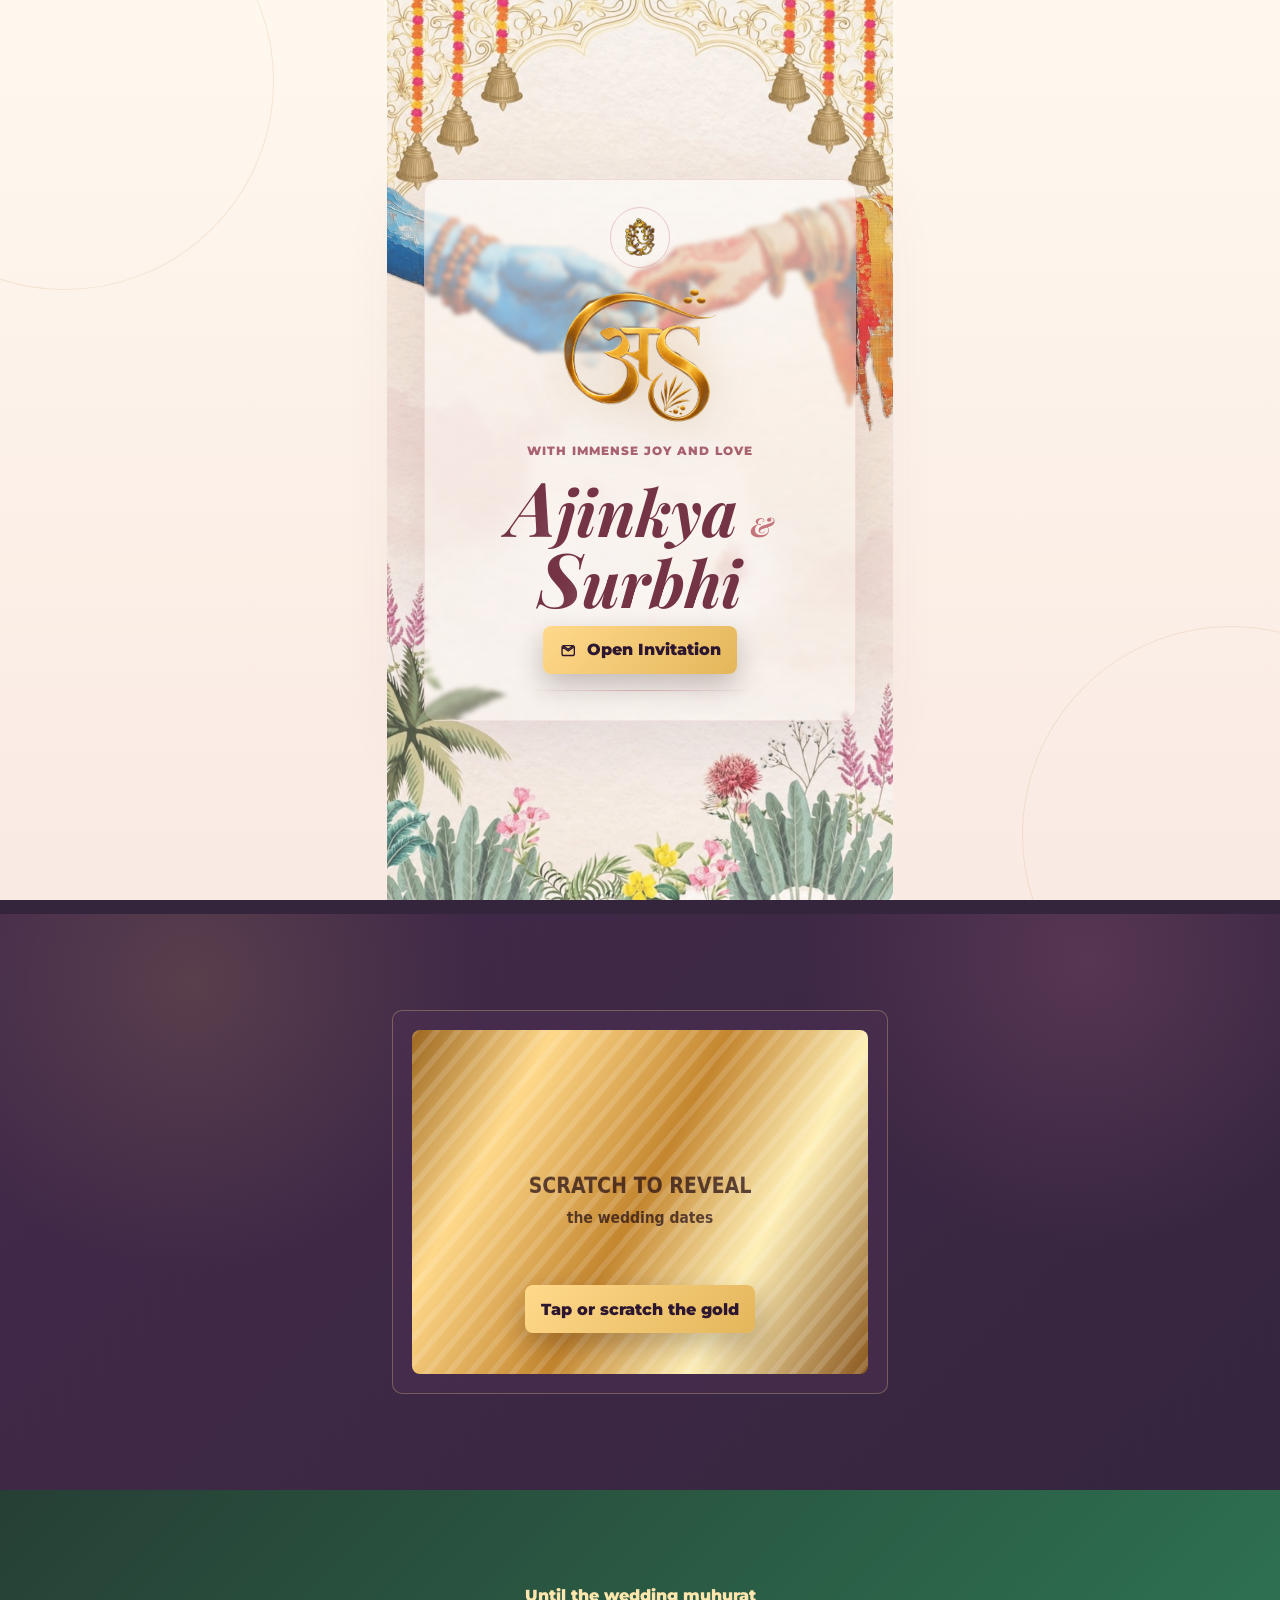
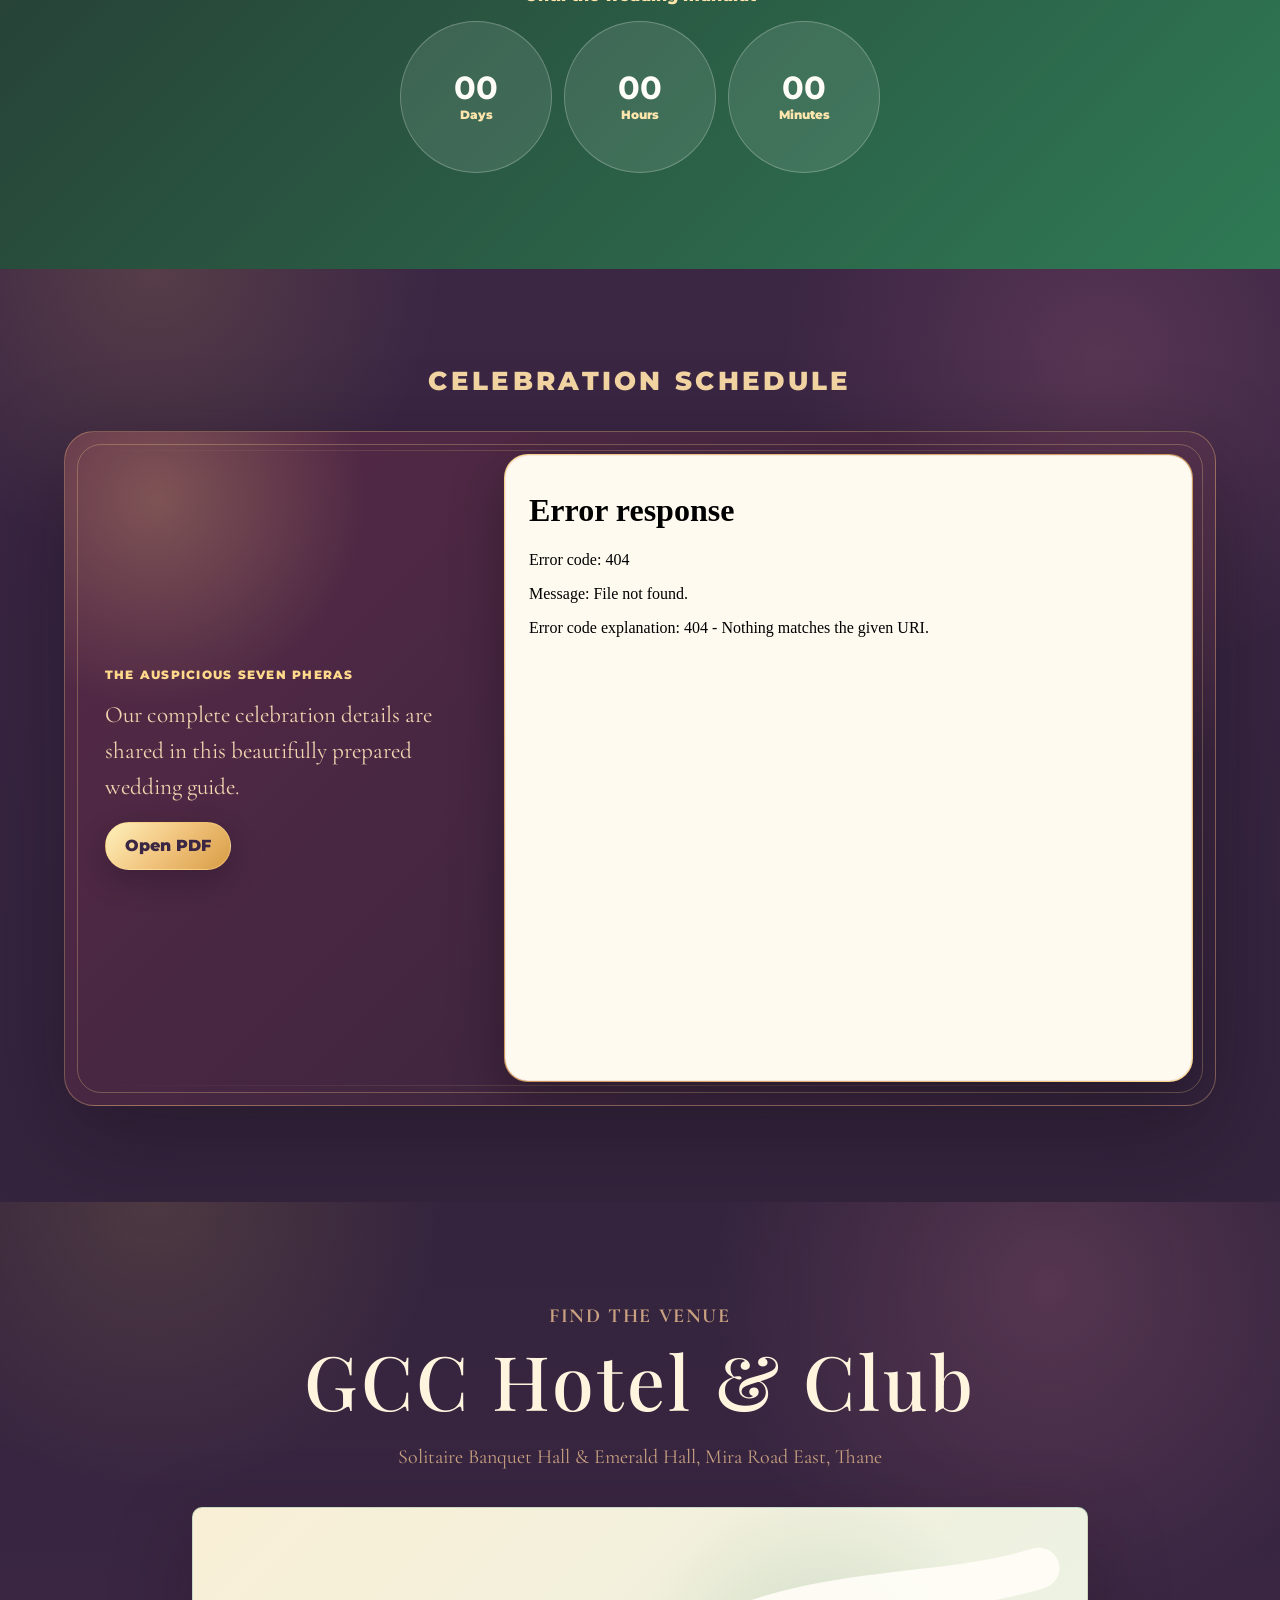
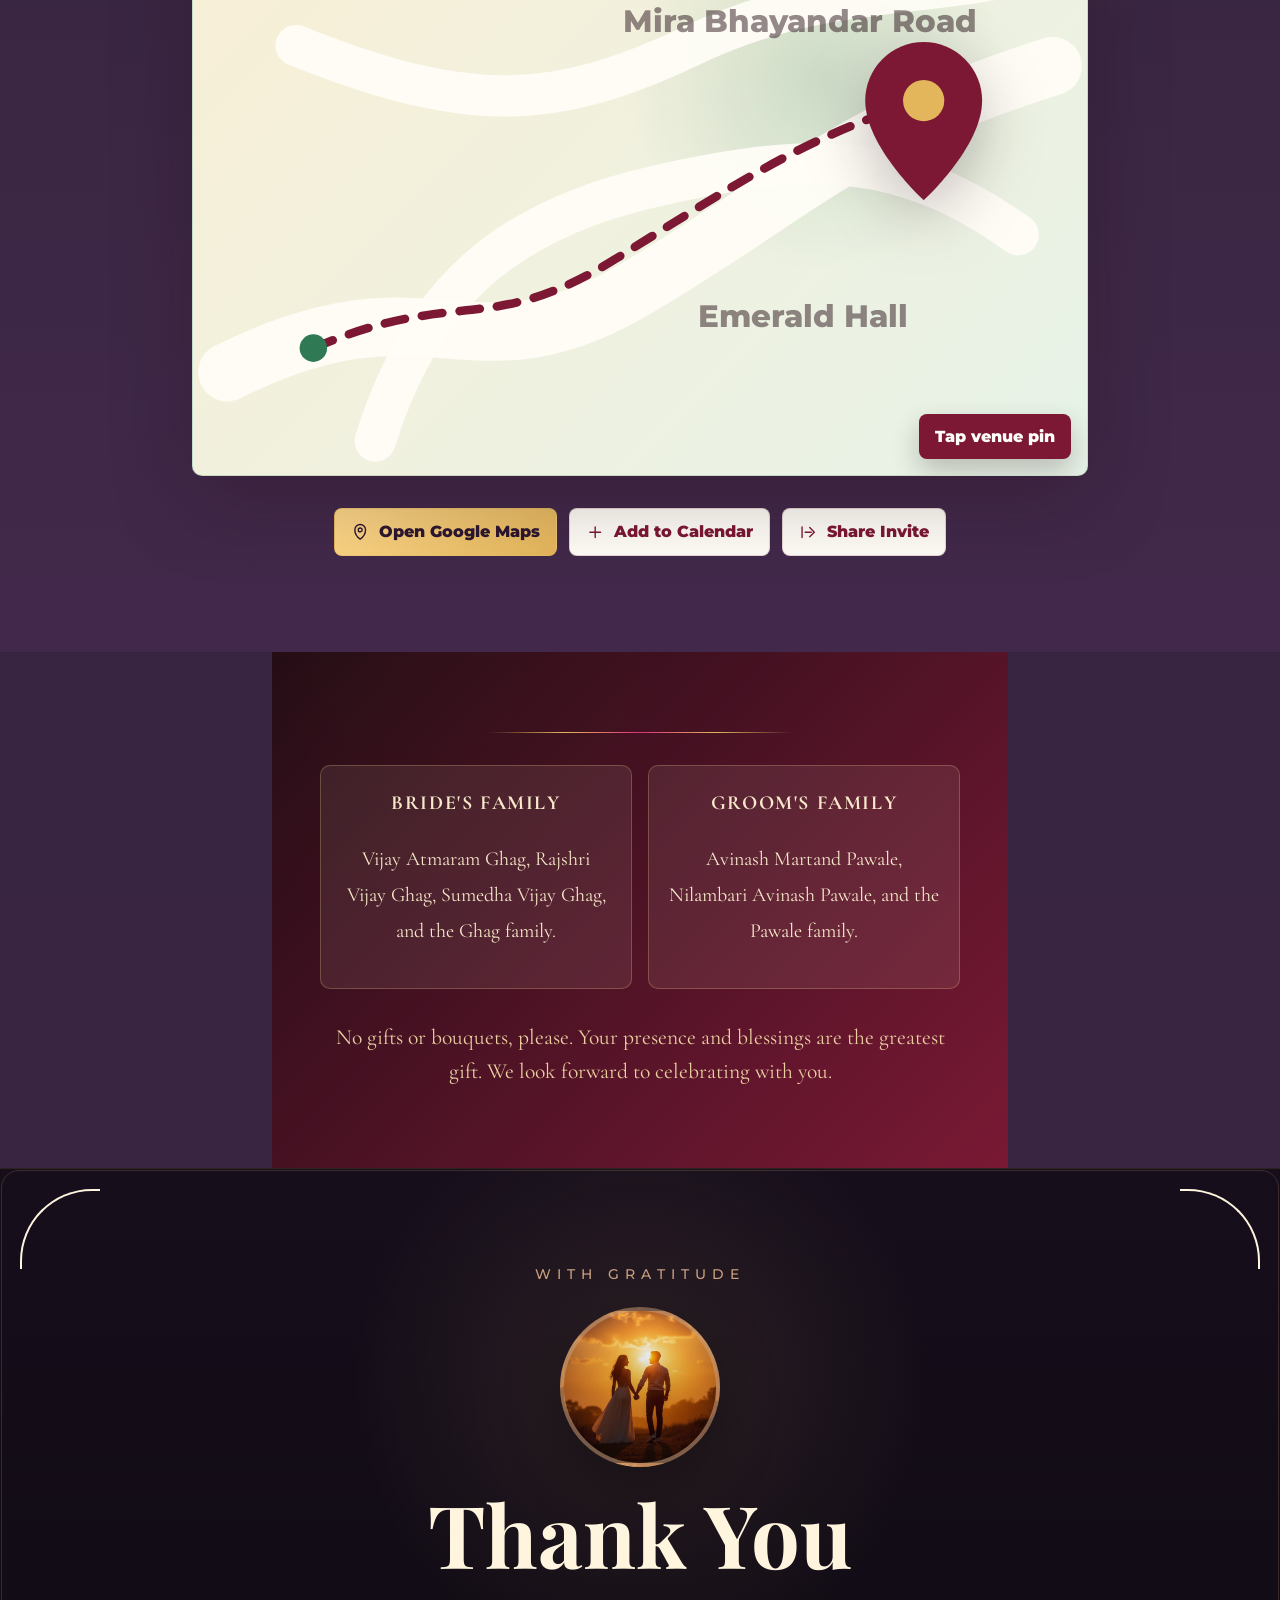
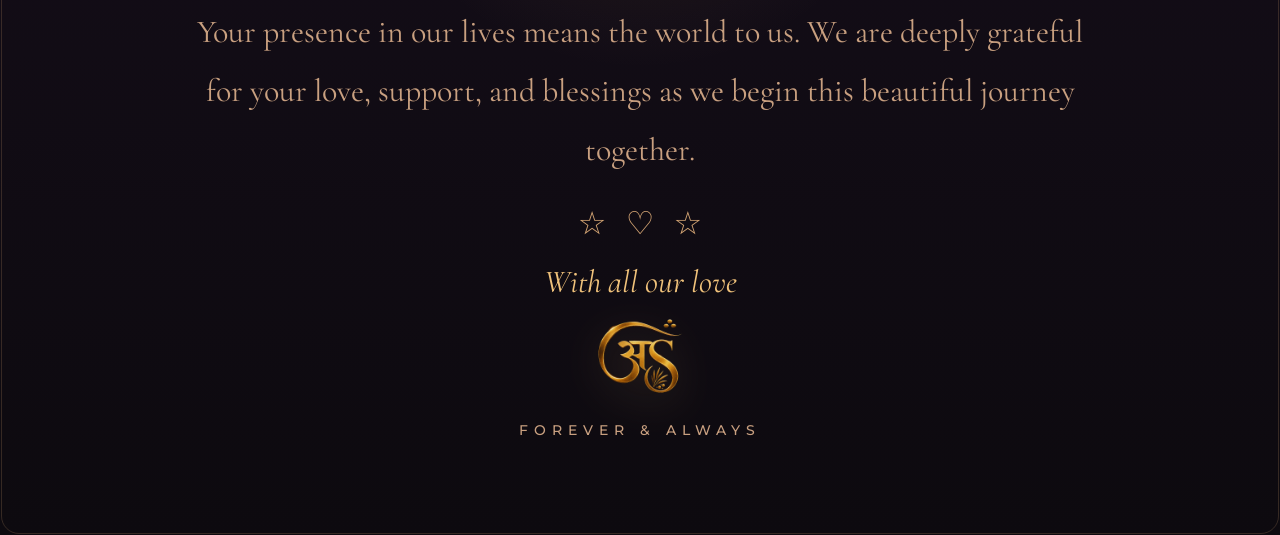
==== commit b12e08d1: "Embed phera PDF in Dhaga invite schedules" ====
--- a/dhaga-full.html
+++ b/dhaga-full.html
@@ -126,87 +126,24 @@
           </p>
         </div>
 
-        <div class="event-timeline">
-          <article class="event-card haldi-card" style="--event-image: var(--haldi-image)">
-            <div class="event-image" aria-hidden="true"></div>
-            <div class="event-meta">
-              <span class="meta-icon calendar-icon"></span>
-              <p class="event-date"><span data-en>18 June 2026</span><span data-mr>१८ जून २०२६</span></p>
-            </div>
-            <h3>
-              <span data-en>Haldi Samarambh</span>
-              <span data-mr>हळदी समारंभ</span>
-            </h3>
-            <p class="event-subtitle">
-              <span data-en>Phoolon ki Haldi</span>
-              <span data-mr>फुलांची हळद</span>
-            </p>
-            <div class="event-meta"><span class="meta-icon time-icon"></span><strong><span data-en>5:00 PM - 10:00 PM</span><span data-mr>सायंकाळी ५:०० ते रात्री १०:००</span></strong></div>
-            <div class="event-meta"><span class="meta-icon location-icon"></span><p><span data-en>Solitaire Banquet Hall, First Floor</span><span data-mr>सॉलिटेअर बँक्वेट हॉल, पहिला मजला</span></p></div>
-            <div class="event-meta"><span class="meta-icon attire-icon"></span><p><span data-en>Attire: A Riot of Yellow & Bright Hues</span><span data-mr>पेहराव: पिवळ्या आणि उजळ रंगांचा</span></p></div>
-            <p class="event-note">
-              <span data-en>A splash of sunshine, flowers, turmeric, laughter and blessings. Come dressed in yellow and bright hues as we begin the celebrations.</span>
-              <span data-mr>हळदीच्या सोनेरी रंगात फुले, हास्य आणि आशीर्वादांनी भरलेला आनंदी सोहळा. पिवळ्या किंवा उजळ रंगांच्या पेहरावात येऊन हा आनंद साजरा करा.</span>
-            </p>
-          </article>
-
-          <article class="event-card wedding-card" style="--event-image: var(--wedding-image)">
-            <div class="event-image" aria-hidden="true"></div>
-            <div class="event-meta">
-              <span class="meta-icon calendar-icon"></span>
-              <p class="event-date"><span data-en>19 June 2026</span><span data-mr>१९ जून २०२६</span></p>
-            </div>
-            <h3>
-              <span data-en>Wedding Muhurat</span>
-              <span data-mr>विवाह मुहूर्त</span>
-            </h3>
-            <div class="event-meta"><span class="meta-icon time-icon"></span><strong><span data-en>12:40 PM</span><span data-mr>दुपारी १२:४०</span></strong></div>
-            <div class="event-meta"><span class="meta-icon location-icon"></span><p><span data-en>Emerald 1, Ground Floor</span><span data-mr>एमराल्ड १, तळमजला</span></p></div>
-            <p class="event-note">
-              <span data-en>At this divine muhurat, two hearts unite in love and commitment. Be with us as our families bless this beautiful beginning.</span>
-              <span data-mr>या शुभ मुहूर्तावर दोन मने प्रेमाच्या सुंदर बंधात एकत्र येतात. आपल्या आशीर्वादांसह या नव्या सुरुवातीचे साक्षीदार व्हा.</span>
-            </p>
-          </article>
-
-          <article class="event-card lunch-card" style="--event-image: var(--lunch-image)">
-            <div class="event-image" aria-hidden="true"></div>
-            <div class="cutlery-badge" aria-hidden="true">
-              <span class="fork-icon"></span>
-              <span class="spoon-icon"></span>
-            </div>
-            <div class="event-meta">
-              <span class="meta-icon calendar-icon"></span>
-              <p class="event-date"><span data-en>19 June 2026</span><span data-mr>१९ जून २०२६</span></p>
-            </div>
-            <h3>
-              <span data-en>Lunch</span>
-              <span data-mr>स्नेहभोजन</span>
-            </h3>
-            <div class="event-meta"><span class="meta-icon time-icon"></span><strong><span data-en>1:00 PM - 3:30 PM</span><span data-mr>दुपारी १:०० ते ३:३०</span></strong></div>
-            <div class="event-meta"><span class="meta-icon location-icon"></span><p><span data-en>Emerald 2, First Floor</span><span data-mr>एमराल्ड २, पहिला मजला</span></p></div>
-            <p class="event-note">
-              <span data-en>Join us for a warm lunch after the wedding rituals. Share a meal, a smile and the joy of the day with us.</span>
-              <span data-mr>विवाह विधीनंतर स्नेहभोजनासाठी अवश्य या. आपल्या उपस्थितीने हा आनंदाचा क्षण अधिक सुंदर होईल.</span>
-            </p>
-          </article>
-
-          <article class="event-card reception-card" style="--event-image: var(--reception-image)">
-            <div class="event-image" aria-hidden="true"></div>
-            <div class="event-meta">
-              <span class="meta-icon calendar-icon"></span>
-              <p class="event-date"><span data-en>19 June 2026</span><span data-mr>१९ जून २०२६</span></p>
-            </div>
-            <h3>
-              <span data-en>Reception</span>
-              <span data-mr>स्वागत समारंभ</span>
-            </h3>
-            <div class="event-meta"><span class="meta-icon time-icon"></span><strong><span data-en>1:30 PM - 3:30 PM</span><span data-mr>दुपारी १:३० ते ३:३०</span></strong></div>
-            <div class="event-meta"><span class="meta-icon location-icon"></span><p><span data-en>Emerald 1, Ground Floor</span><span data-mr>एमराल्ड १, तळमजला</span></p></div>
-            <p class="event-note">
-              <span data-en>A warm reception celebrating our new journey together. Come bless us, meet the families and share our first afternoon as newlyweds.</span>
-              <span data-mr>नव्या प्रवासाच्या आनंदासाठी आपले मनःपूर्वक स्वागत. आपली उपस्थिती आणि आशीर्वाद हा दिवस अधिक खास करतील.</span>
-            </p>
-          </article>
+        <div class="pheras-invite" aria-label="The Auspicious Seven Pheras PDF">
+          <div class="pheras-copy">
+            <p class="kicker">
+              <span data-en>The Auspicious Seven Pheras</span>
+              <span data-mr>मंगल सात फेरे</span>
+            </p>
+            <p>
+              <span data-en>Our complete celebration details are shared in this beautifully prepared wedding guide.</span>
+              <span data-mr>आमच्या समारंभाची संपूर्ण माहिती या सुंदर विवाह मार्गदर्शिकेत दिली आहे.</span>
+            </p>
+            <a class="pdf-open-button" href="assets/auspicious-seven-pheras.pdf" target="_blank" rel="noopener">
+              <span data-en>Open PDF</span>
+              <span data-mr>PDF उघडा</span>
+            </a>
+          </div>
+          <div class="pheras-frame">
+            <iframe src="assets/auspicious-seven-pheras.pdf#toolbar=0" title="The Auspicious Seven Pheras"></iframe>
+          </div>
         </div>
       </section>
 
--- a/styles.css
+++ b/styles.css
@@ -1249,6 +1249,112 @@
   color: var(--event-accent, #c9a080);
 }
 
+.pheras-invite {
+  position: relative;
+  display: grid;
+  grid-template-columns: minmax(15rem, 0.72fr) minmax(18rem, 1.28fr);
+  gap: clamp(1rem, 3vw, 1.8rem);
+  align-items: center;
+  max-width: 72rem;
+  margin: 2.2rem auto 0;
+  padding: clamp(1rem, 3vw, 1.4rem);
+  border: 1px solid rgba(240, 194, 123, 0.34);
+  border-radius: 30px;
+  color: #fff7e6;
+  background:
+    radial-gradient(circle at 8% 10%, rgba(240, 194, 123, 0.28), transparent 13rem),
+    radial-gradient(circle at 92% 12%, rgba(216, 123, 153, 0.2), transparent 16rem),
+    linear-gradient(135deg, rgba(88, 42, 71, 0.96), rgba(50, 35, 60, 0.98));
+  box-shadow: 0 28px 90px rgba(18, 7, 20, 0.36);
+  overflow: hidden;
+}
+
+.pheras-invite::before,
+.pheras-invite::after {
+  content: "";
+  position: absolute;
+  pointer-events: none;
+}
+
+.pheras-invite::before {
+  inset: 0.75rem;
+  border: 1px solid rgba(255, 217, 139, 0.28);
+  border-radius: 24px;
+}
+
+.pheras-invite::after {
+  inset: 1.15rem;
+  border-radius: 20px;
+  background:
+    linear-gradient(90deg, transparent, rgba(255, 217, 139, 0.26), transparent) top / 100% 1px no-repeat,
+    linear-gradient(90deg, transparent, rgba(255, 217, 139, 0.18), transparent) bottom / 100% 1px no-repeat;
+}
+
+.pheras-copy,
+.pheras-frame {
+  position: relative;
+  z-index: 1;
+}
+
+.pheras-copy {
+  display: grid;
+  gap: 1rem;
+  padding: clamp(0.5rem, 2vw, 1.1rem);
+}
+
+.pheras-copy .kicker {
+  margin: 0;
+  color: #ffd98b;
+  letter-spacing: 0.1em;
+}
+
+.pheras-copy p:not(.kicker) {
+  margin: 0;
+  color: #f2d4b0;
+  font-family: "Cormorant Garamond", Georgia, serif;
+  font-size: clamp(1.2rem, 3vw, 1.45rem);
+  line-height: 1.55;
+}
+
+.pdf-open-button {
+  display: inline-flex;
+  justify-content: center;
+  align-items: center;
+  width: fit-content;
+  min-height: 3rem;
+  padding: 0.75rem 1.2rem;
+  border: 1px solid rgba(255, 217, 139, 0.45);
+  border-radius: 999px;
+  color: #3b2644;
+  background: linear-gradient(135deg, #fff1bc, #f0c27b 52%, #d89d45);
+  box-shadow: 0 12px 30px rgba(16, 8, 20, 0.24);
+  font-weight: 850;
+  text-decoration: none;
+}
+
+.pheras-frame {
+  min-height: clamp(28rem, 68vh, 42rem);
+  padding: clamp(0.65rem, 2vw, 1rem);
+  border: 1px solid rgba(255, 217, 139, 0.46);
+  border-radius: 24px;
+  background:
+    linear-gradient(#fffaf0, #fffaf0) padding-box,
+    linear-gradient(135deg, #f7d58d, #9a5a2d, #f7d58d) border-box;
+  box-shadow:
+    inset 0 0 0 1px rgba(125, 24, 52, 0.08),
+    0 18px 54px rgba(0, 0, 0, 0.3);
+  overflow: hidden;
+}
+
+.pheras-frame iframe {
+  display: block;
+  width: 100%;
+  height: clamp(27rem, 66vh, 40rem);
+  border: 0;
+  border-radius: 17px;
+  background: #fffaf0;
+}
+
 .event-note {
   font-size: clamp(1.04rem, 2.8vw, 1.2rem);
   line-height: 1.55;
@@ -1814,6 +1920,24 @@
     height: clamp(16.5rem, 62vw, 19rem);
   }
 
+  .pheras-invite {
+    grid-template-columns: 1fr;
+    border-radius: 24px;
+  }
+
+  .pheras-copy {
+    text-align: center;
+    justify-items: center;
+  }
+
+  .pheras-frame {
+    min-height: 31rem;
+  }
+
+  .pheras-frame iframe {
+    height: 30rem;
+  }
+
   .hero-art {
     width: min(100%, 24rem);
   }
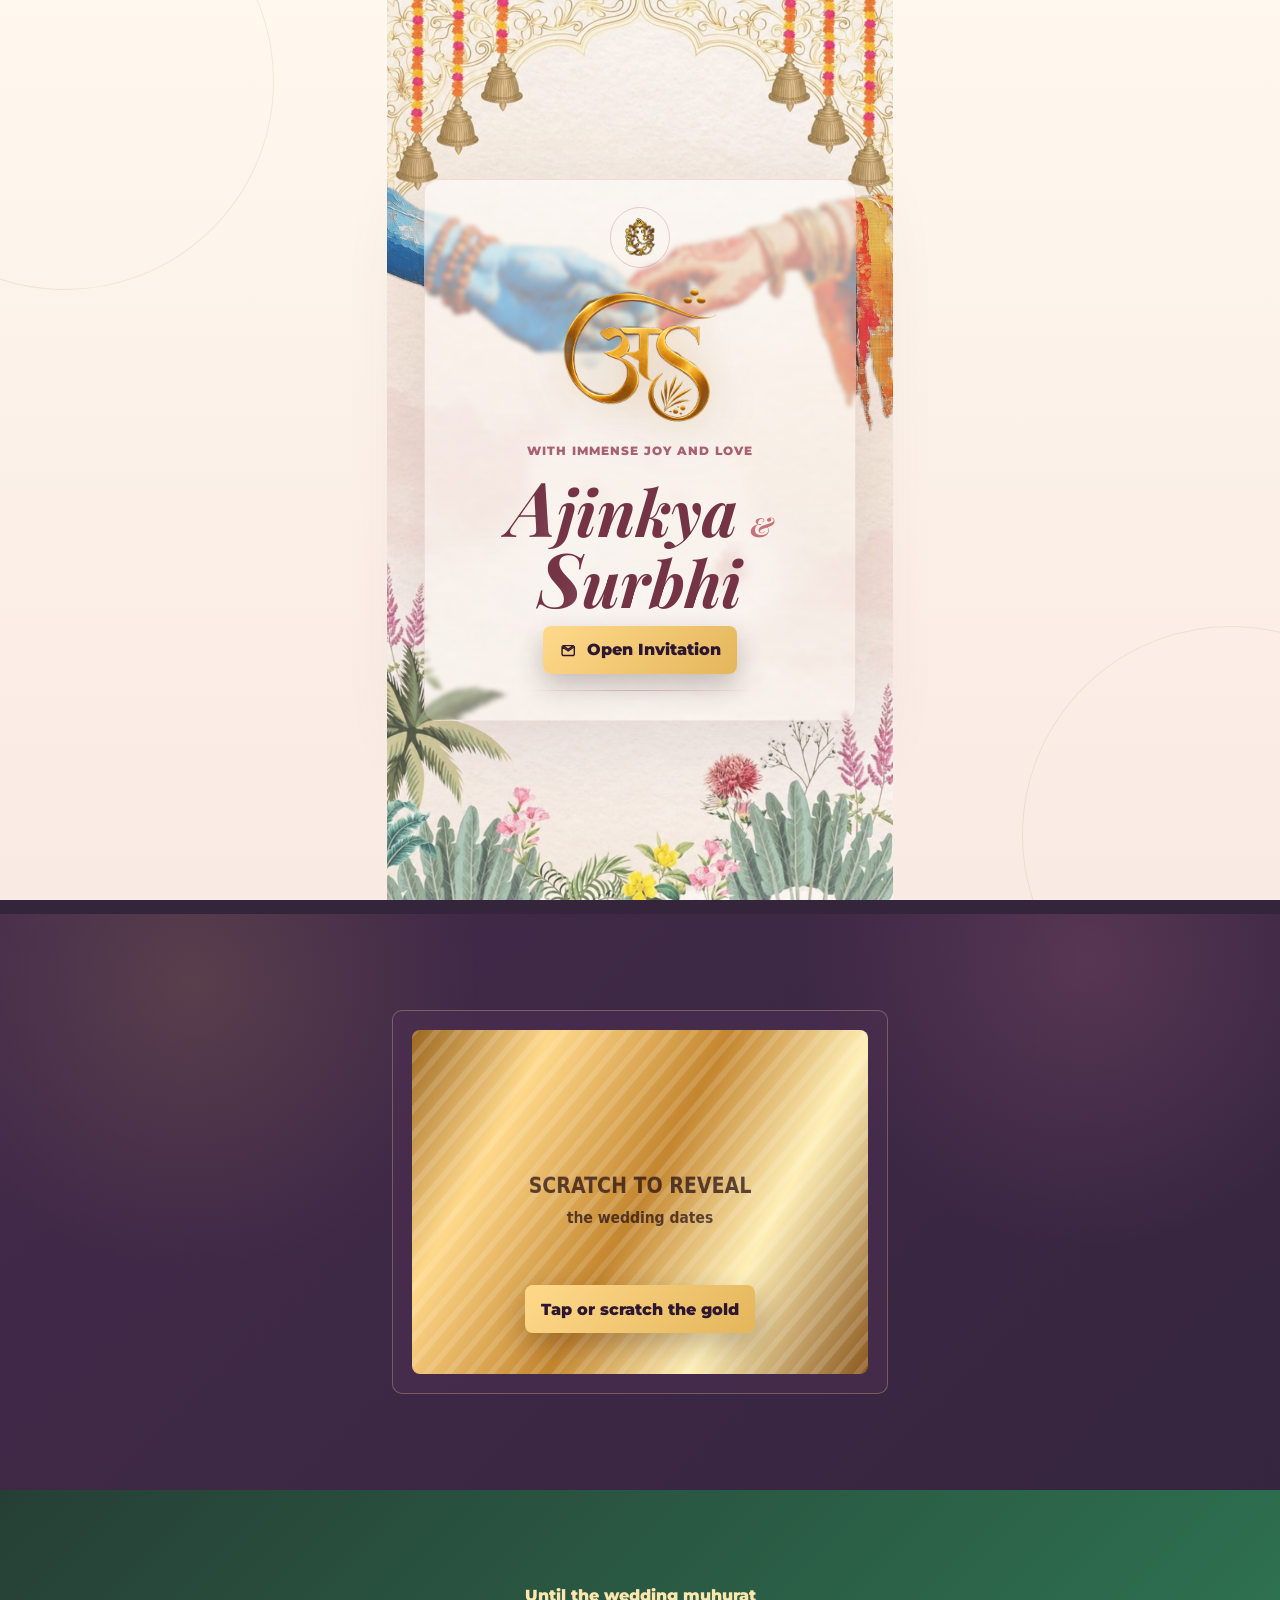
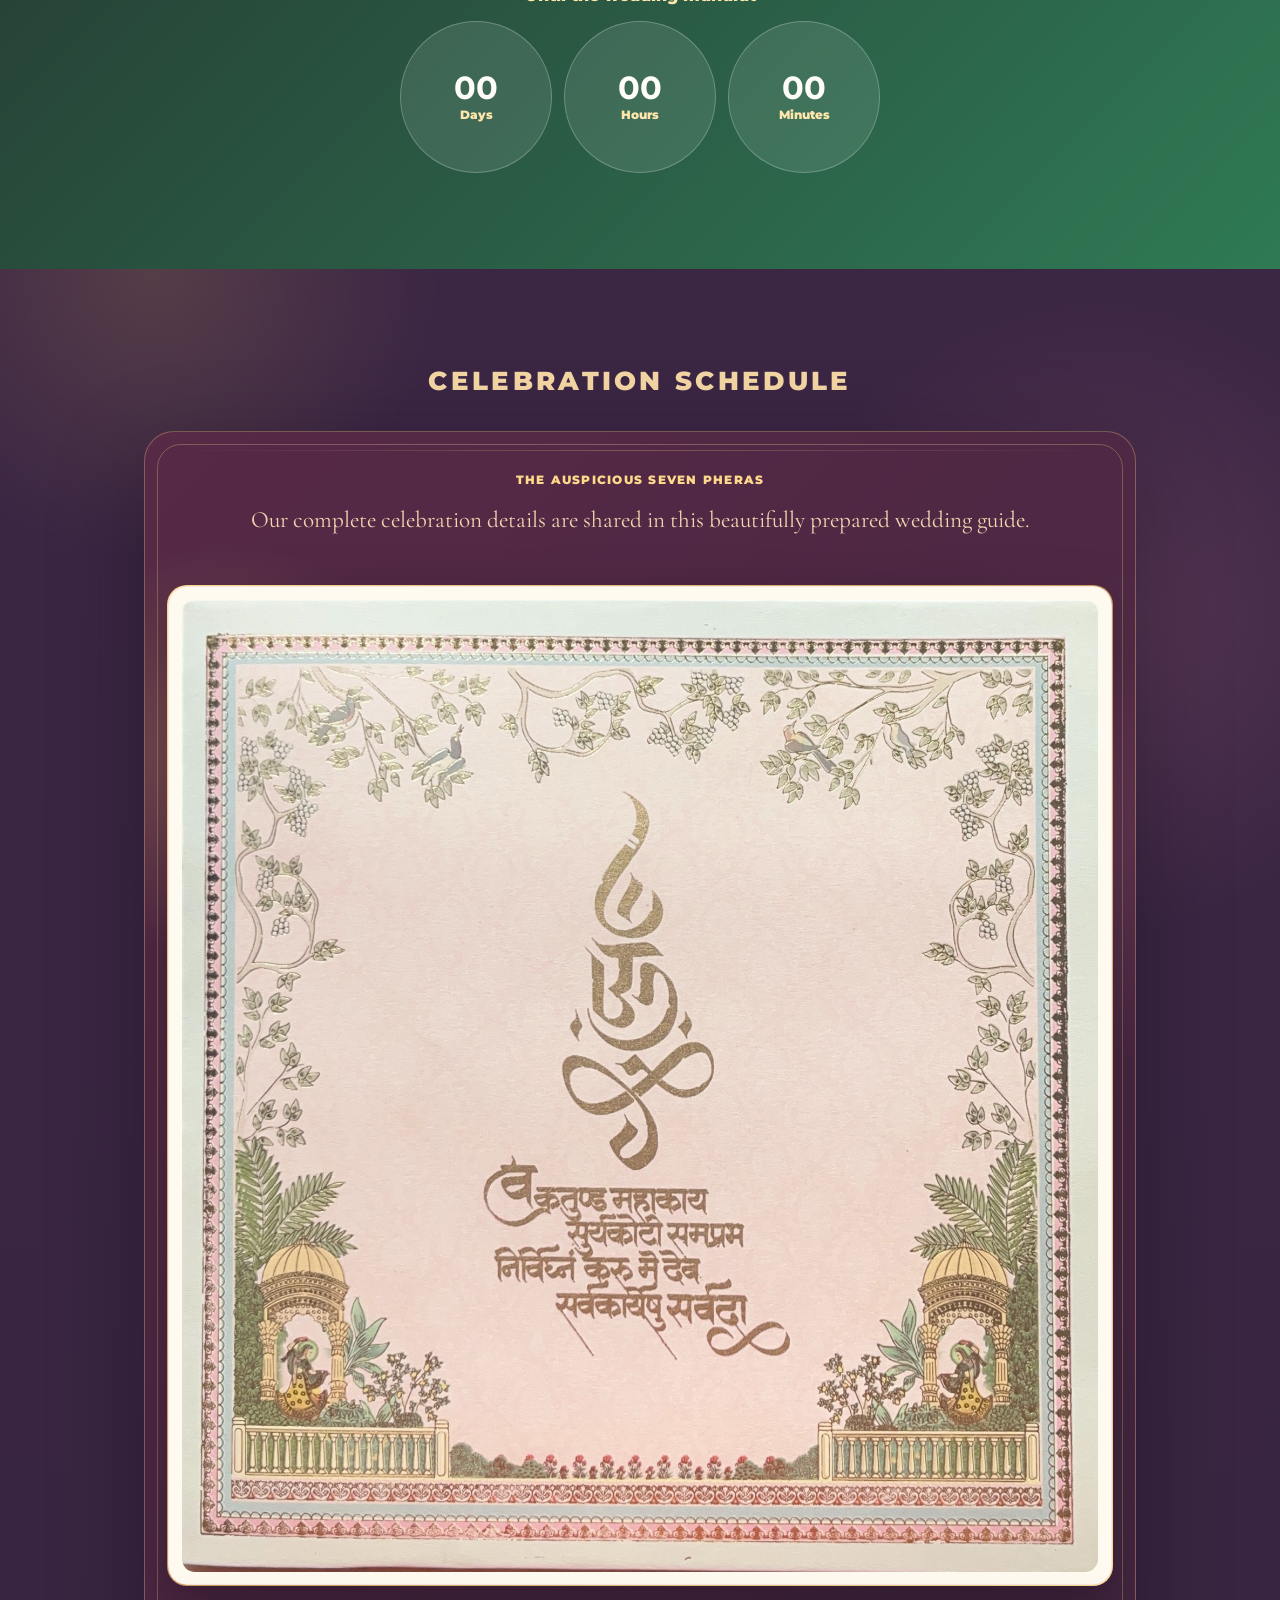
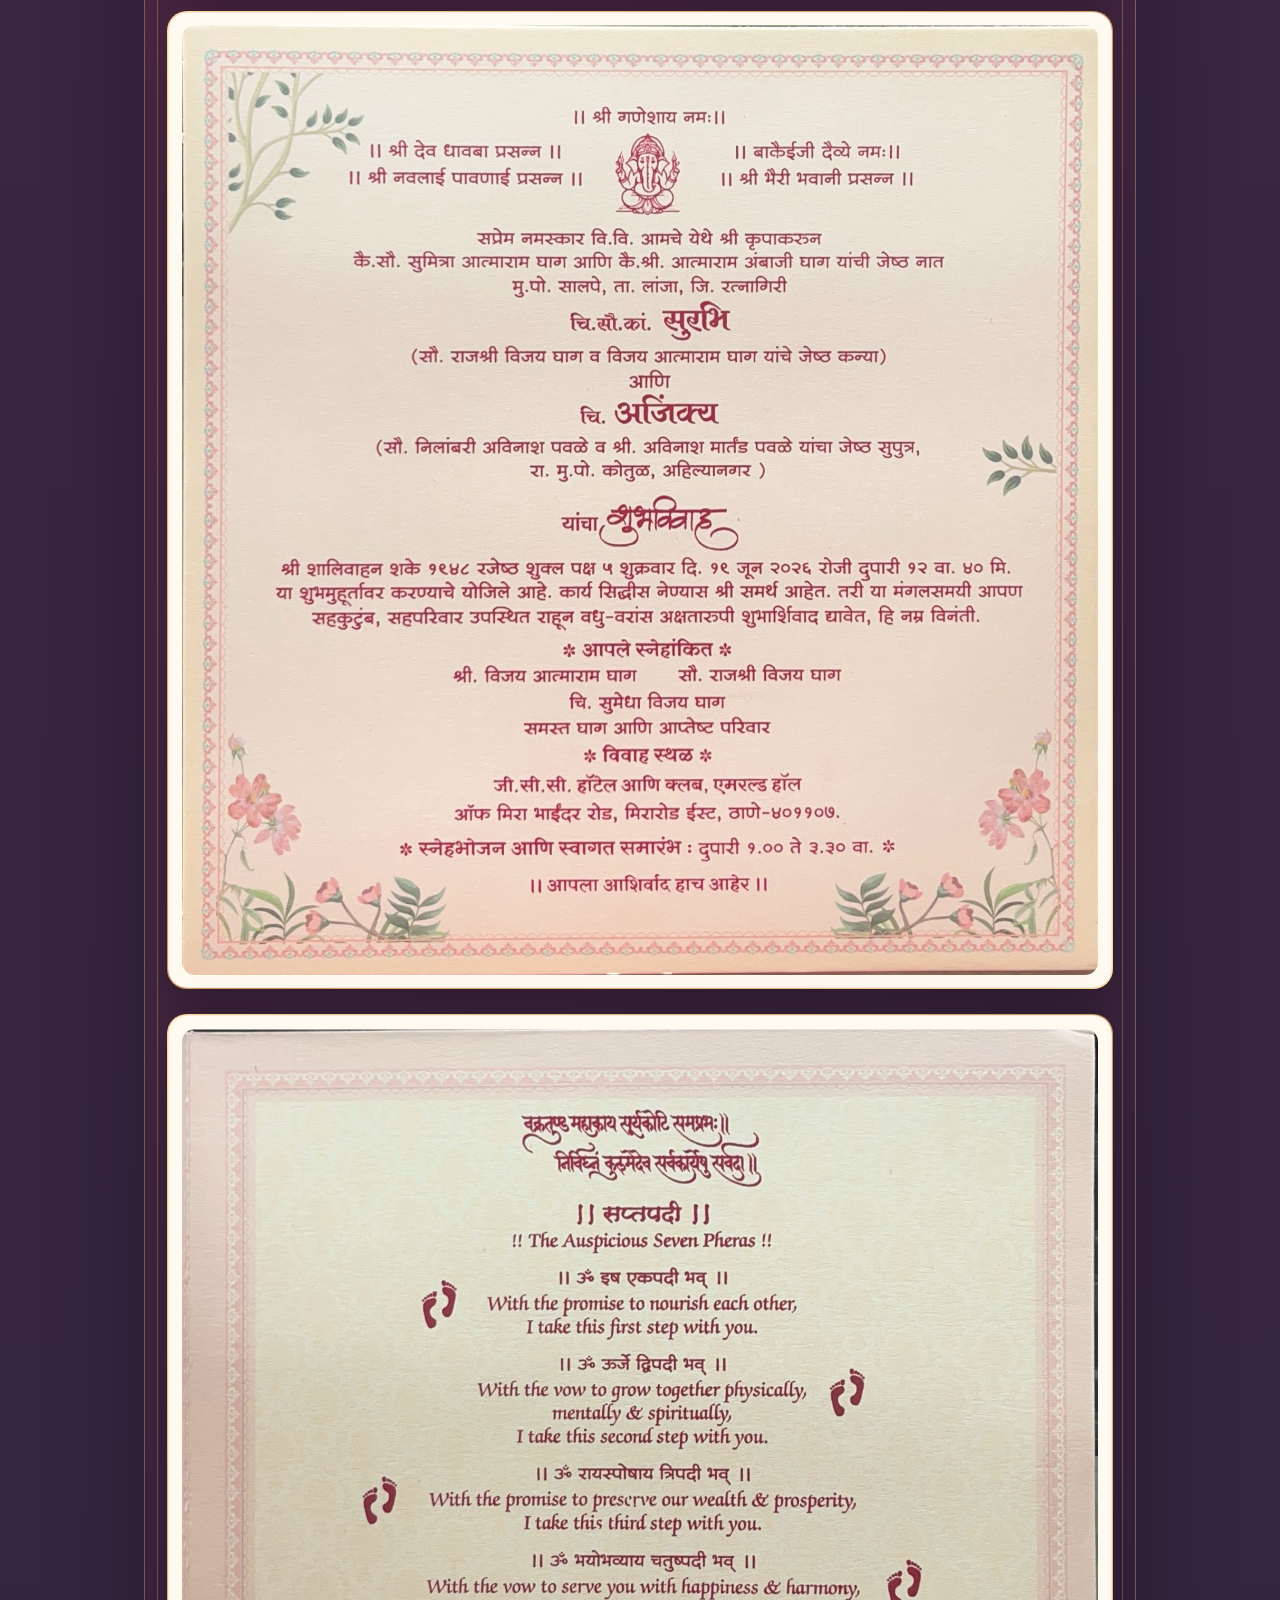
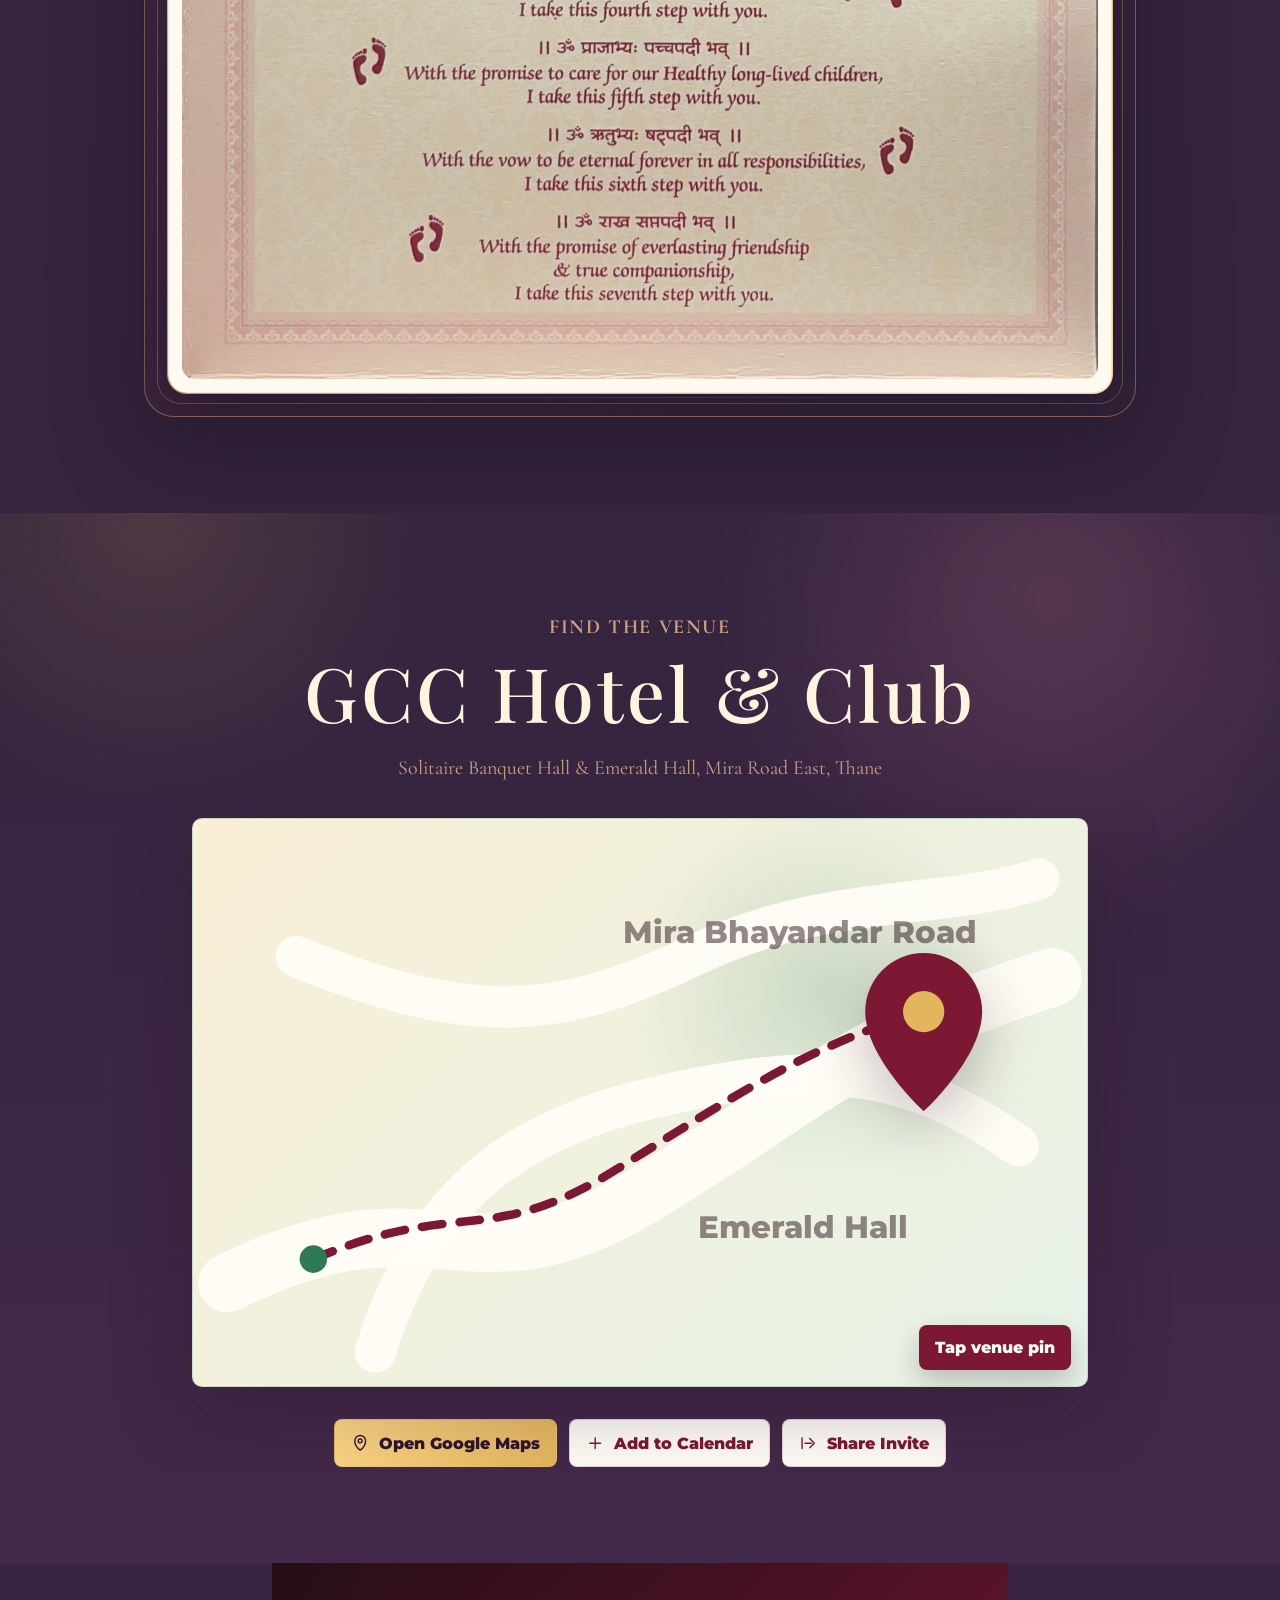
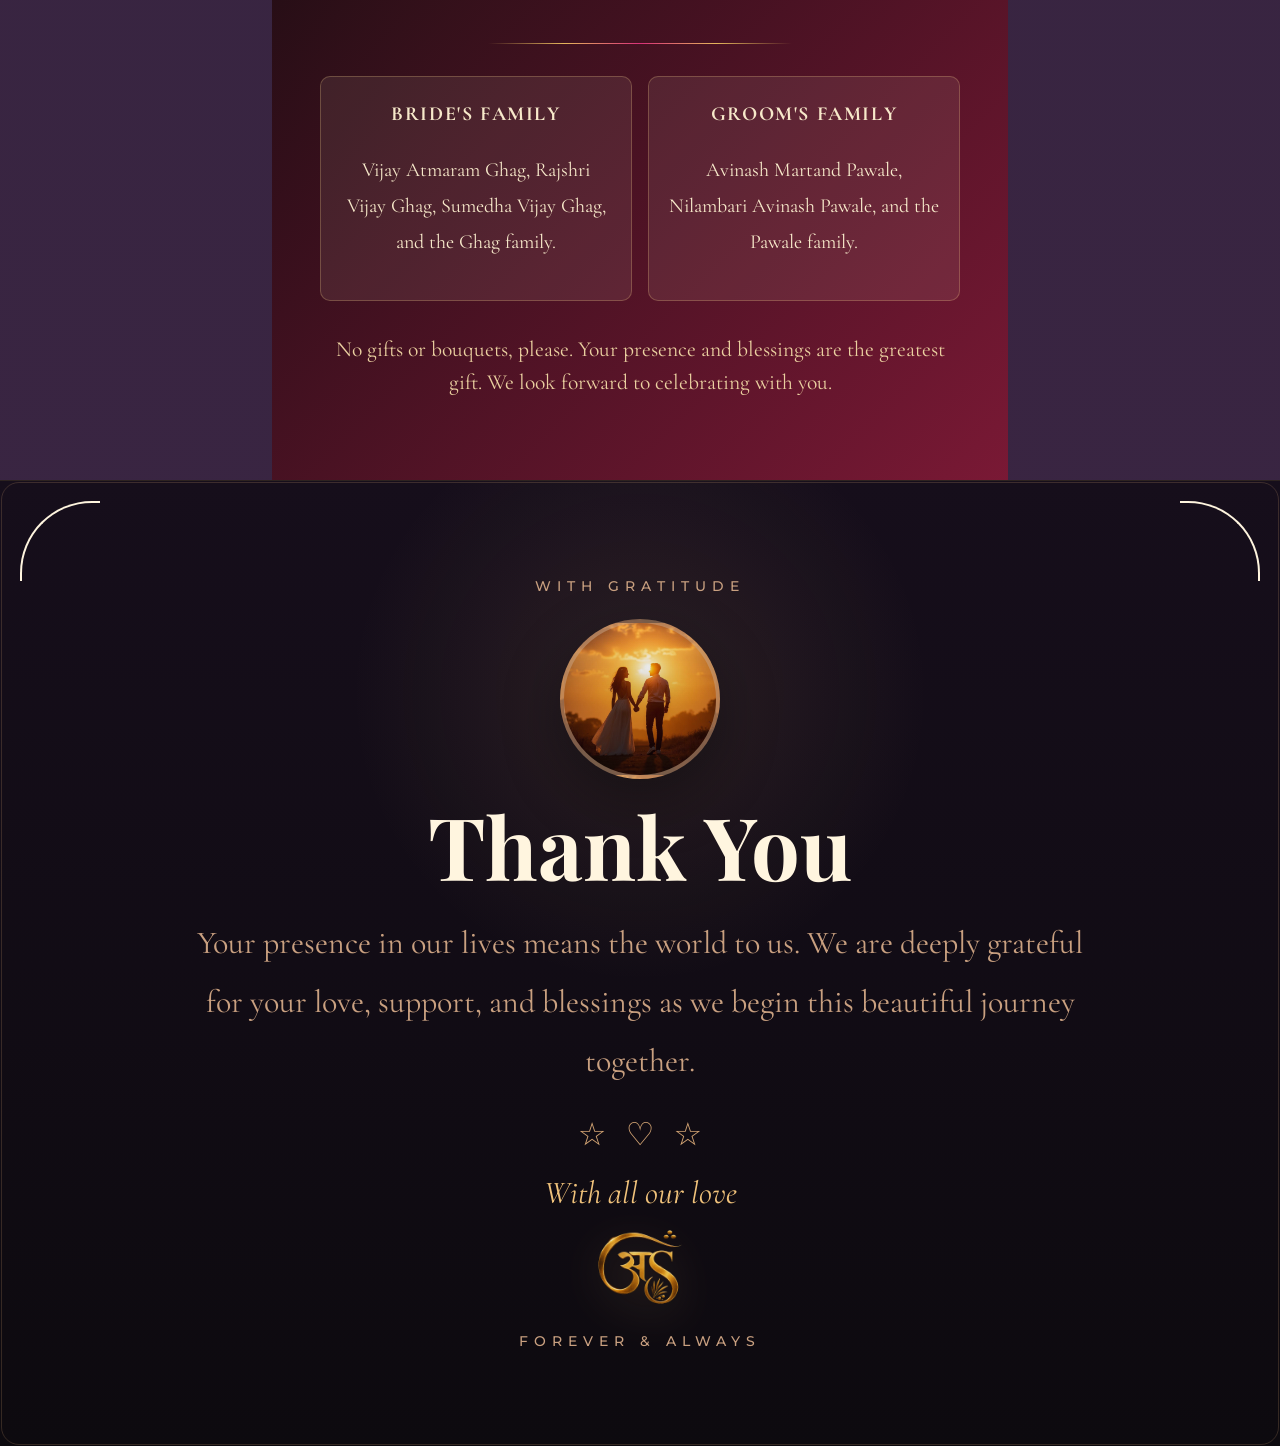
==== commit 880e34ee: "Inline phera pages in Dhaga invites" ====
--- a/dhaga-full.html
+++ b/dhaga-full.html
@@ -136,13 +136,17 @@
               <span data-en>Our complete celebration details are shared in this beautifully prepared wedding guide.</span>
               <span data-mr>आमच्या समारंभाची संपूर्ण माहिती या सुंदर विवाह मार्गदर्शिकेत दिली आहे.</span>
             </p>
-            <a class="pdf-open-button" href="assets/auspicious-seven-pheras.pdf" target="_blank" rel="noopener">
-              <span data-en>Open PDF</span>
-              <span data-mr>PDF उघडा</span>
-            </a>
-          </div>
-          <div class="pheras-frame">
-            <iframe src="assets/auspicious-seven-pheras.pdf#toolbar=0" title="The Auspicious Seven Pheras"></iframe>
+          </div>
+          <div class="phera-pages" aria-label="The Auspicious Seven Pheras pages">
+            <figure class="phera-page">
+              <img src="assets/phera-page-2.jpg" alt="The Auspicious Seven Pheras page 2" loading="lazy" />
+            </figure>
+            <figure class="phera-page">
+              <img src="assets/phera-page-3.jpg" alt="The Auspicious Seven Pheras page 3" loading="lazy" />
+            </figure>
+            <figure class="phera-page">
+              <img src="assets/phera-page-4.jpg" alt="The Auspicious Seven Pheras page 4" loading="lazy" />
+            </figure>
           </div>
         </div>
       </section>
--- a/styles.css
+++ b/styles.css
@@ -1252,10 +1252,8 @@
 .pheras-invite {
   position: relative;
   display: grid;
-  grid-template-columns: minmax(15rem, 0.72fr) minmax(18rem, 1.28fr);
-  gap: clamp(1rem, 3vw, 1.8rem);
-  align-items: center;
-  max-width: 72rem;
+  gap: clamp(1.1rem, 3vw, 1.8rem);
+  max-width: 62rem;
   margin: 2.2rem auto 0;
   padding: clamp(1rem, 3vw, 1.4rem);
   border: 1px solid rgba(240, 194, 123, 0.34);
@@ -1291,7 +1289,7 @@
 }
 
 .pheras-copy,
-.pheras-frame {
+.phera-pages {
   position: relative;
   z-index: 1;
 }
@@ -1299,7 +1297,9 @@
 .pheras-copy {
   display: grid;
   gap: 1rem;
+  justify-items: center;
   padding: clamp(0.5rem, 2vw, 1.1rem);
+  text-align: center;
 }
 
 .pheras-copy .kicker {
@@ -1316,27 +1316,16 @@
   line-height: 1.55;
 }
 
-.pdf-open-button {
-  display: inline-flex;
-  justify-content: center;
-  align-items: center;
-  width: fit-content;
-  min-height: 3rem;
-  padding: 0.75rem 1.2rem;
-  border: 1px solid rgba(255, 217, 139, 0.45);
-  border-radius: 999px;
-  color: #3b2644;
-  background: linear-gradient(135deg, #fff1bc, #f0c27b 52%, #d89d45);
-  box-shadow: 0 12px 30px rgba(16, 8, 20, 0.24);
-  font-weight: 850;
-  text-decoration: none;
-}
-
-.pheras-frame {
-  min-height: clamp(28rem, 68vh, 42rem);
-  padding: clamp(0.65rem, 2vw, 1rem);
+.phera-pages {
+  display: grid;
+  gap: clamp(1rem, 3vw, 1.55rem);
+}
+
+.phera-page {
+  margin: 0;
+  padding: clamp(0.5rem, 2vw, 0.85rem);
   border: 1px solid rgba(255, 217, 139, 0.46);
-  border-radius: 24px;
+  border-radius: 20px;
   background:
     linear-gradient(#fffaf0, #fffaf0) padding-box,
     linear-gradient(135deg, #f7d58d, #9a5a2d, #f7d58d) border-box;
@@ -1346,13 +1335,11 @@
   overflow: hidden;
 }
 
-.pheras-frame iframe {
+.phera-page img {
   display: block;
   width: 100%;
-  height: clamp(27rem, 66vh, 40rem);
-  border: 0;
-  border-radius: 17px;
-  background: #fffaf0;
+  height: auto;
+  border-radius: 13px;
 }
 
 .event-note {
@@ -1921,21 +1908,7 @@
   }
 
   .pheras-invite {
-    grid-template-columns: 1fr;
     border-radius: 24px;
-  }
-
-  .pheras-copy {
-    text-align: center;
-    justify-items: center;
-  }
-
-  .pheras-frame {
-    min-height: 31rem;
-  }
-
-  .pheras-frame iframe {
-    height: 30rem;
   }
 
   .hero-art {
